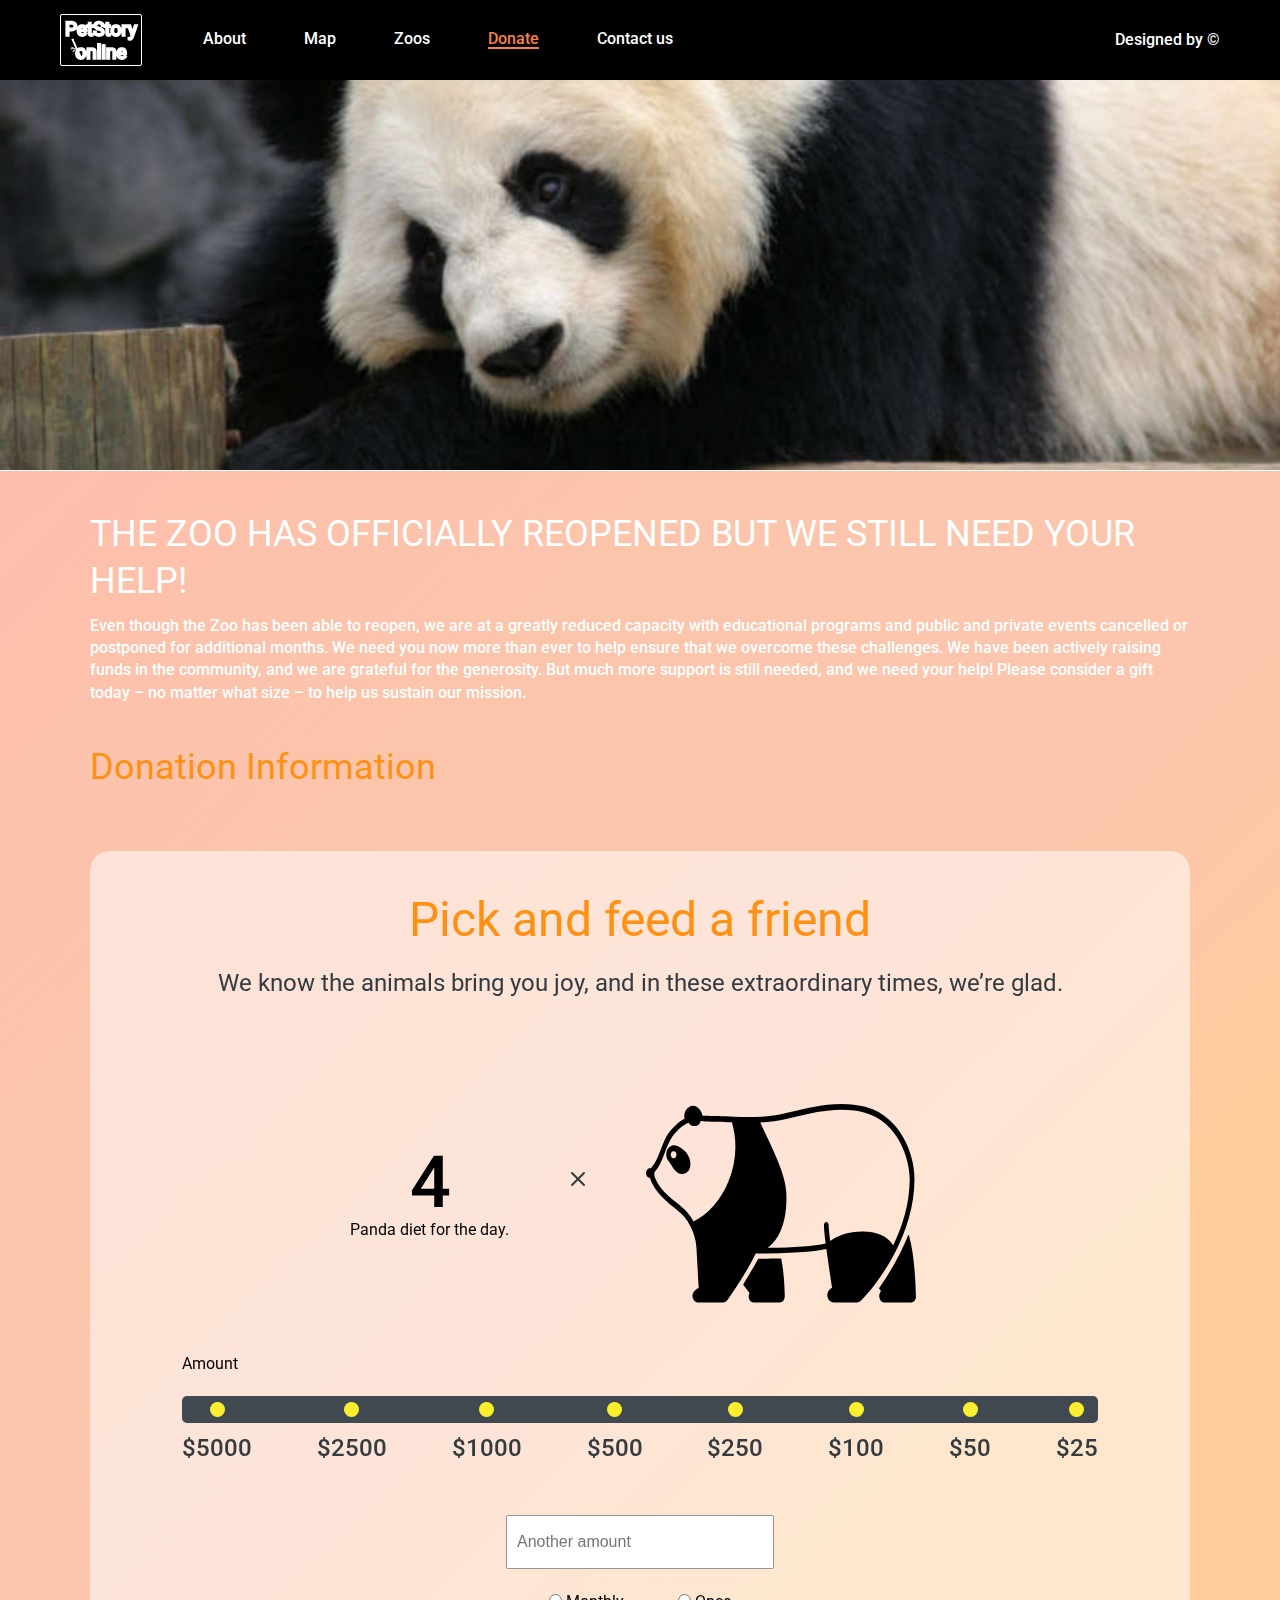
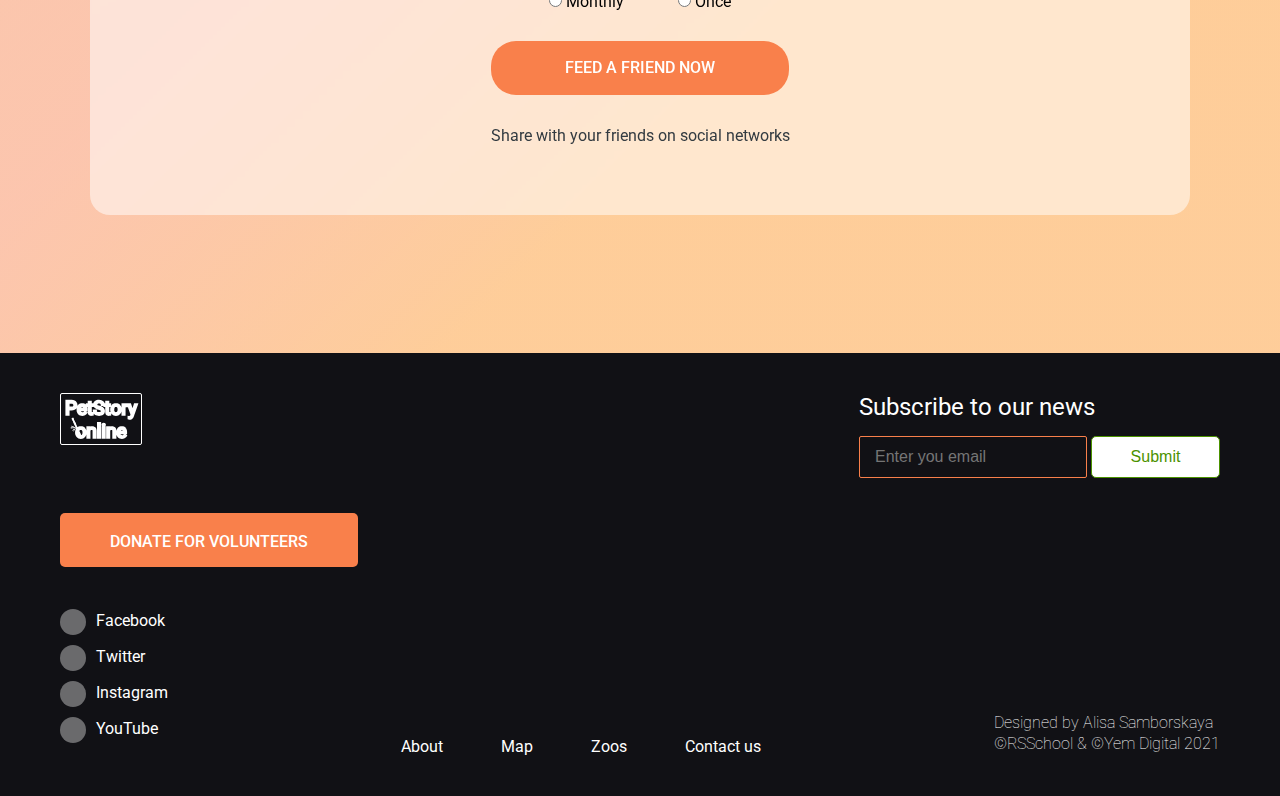
==== pages/desktop_donate/index.html @ d01688de "docs:add project on my git hub" ====
<!DOCTYPE html>
<html lang="en">
<head>
    <meta charset="UTF-8">
    <meta http-equiv="X-UA-Compatible" content="IE=edge">
    <meta name="viewport" content="width=device-width, initial-scale=1.0">
    <link rel="stylesheet" href="../desktop_petstory/style.css">
    <link href="https://fonts.googleapis.com/css2?family=Roboto:wght@100;300;400;500;700&display=swap" rel="stylesheet"/>
    <title>Donate</title>
</head>
<body>
    <div class="wrapper">
           
      <header class="header">
        <div class="header__conteiner conteiner">
          <div class="header__logo logo">
            <a class="logo__link" id="logotype" href="#">
              <img class="logo__image" src="../../assets/icons/logo_footer.svg" alt="logo"/>
              <img class="logo__image--mini" src="../../assets/icons/PetStory online logo icon min.svg" alt="logo">
            </a>
          </div>

           <div class="header__menu menu">
            <ul class="menu__list">
              <li class="menu__item menu__item">
                <a class="menu__links" href="../../index.html">About</a>
              </li>
              <li class="menu__item">
                <a class="menu__links" href="#">Map</a>
              </li>
              <li class="menu__item">
                <a class="menu__links" href="#">Zoos</a>
              </li>
              <li class="menu__item menu__item--active">
                <a class="menu__links" href="../../index.html">Donate</a>
              </li>
              <li class="menu__item">
                <a class="menu__links" href="#">Contact us</a>
              </li>
            </ul>
          </div> 

        <div class="header__menu-burger menu-burger">
          <div class="menu-burger__icon"><span></span>
            <nav class="menu-burger__body">
              <div class="menu-burger__logo">
                PetStory online
              </div>
              <ul class="menu-burger__list">
                 <li class="menu-burger__item"><a href="../../" class="menu-burger__list">About</a></li>
                 <li class="menu-burger__item"><a href="#" class="menu-burger__list">Map</a></li>
                 <li class="menu-burger__item"><a href="#" class="menu-burger__list">Zoos</a></li>
                 <li class="menu-burger__item menu-burger__item--active"><a href="./pages/desktop_donate/index.html" class="menu-burger__list">Donate</a></li>
                 <li class="menu-burger__item"><a href="#" class="menu-burger__list">Contact us</a></li>
                 <li class="menu-burger__item"><a href="https://www.figma.com/" target="_blank" class="menu-burger__list">Designed by ©</a></li>
              </ul> 
            </nav>
          </div>
          <div class="menu-burger__fon"></div>
          </div>

          

          <div class="header__designed"><a href="https://www.figma.com/" target="_blank">Designed by ©</a></div>
        </div>
      </header>
    

      <main class="page">
        <div class="page__main-blok main-block">
          <div class="main-block__conteiner conteiner">
            
          </div>

          <div class="main-block__image main-block__image--donate ibg">
              <img src="../../assets/images/Giant Panda.jpg" alt="Panda" />
          </div>
        </div>
      </main>

    <section class="donate">
        <div class="donate__conteiner conteiner">
          <div class="donate__body">
            <h3 class="donate__title">THE ZOO HAS OFFICIALLY REOPENED BUT WE STILL NEED YOUR HELP!</h3>
            <div class="donate__text">Even though the Zoo has been able to reopen, we are at a greatly reduced capacity with educational programs and public and private events cancelled or postponed for additional months. We need you now more than ever to help ensure that we overcome these challenges. We have been actively raising funds in the community, and we are grateful for the generosity.  But much more support is still needed, and we need your help! Please consider a gift today – no matter what size – to help us sustain our mission.</div>
            <div class="donate__subtitle">Donation Information</div>
            
            <div class="donate_information information">
              <div class="information__body">
                <h2 class="information__title">Pick and feed a friend</h2>
                <div class="information__subtitle">We know the animals bring you joy, and in these extraordinary times, we’re glad.</div>
                <div class="information__widget widget">
                  <div class="widget__number">
                    <img src="../../assets/icons/donate-number-four.svg" alt="number">
                    <p>Panda diet for the day.</p>
                  </div>
                  <div class="widget__xicon">
                    <img src="../../assets/icons/donatr-x_icon.svg" alt="x-icon">
                  </div>
                  <div class="widget__animal">
                    <img src="../../assets/icons/donate-animals-widget.svg" alt="animal">
                  </div>
                </div>
              </div>

              <div class="widget__sidebar sidebar">
                <p class="sidebar__title">Amount</p>
                <div class="sidebar__body">
                 
                  
                  <div class="sidebar__navigation sidebar__navigation--hide">
                    <label class="sidebar__label" for="5000">
                      <input class="sidebar__input" type="radio" name="money" id="5000">
                      <span class="sidebar__button"></span>
                      <span class="sidebar__text">$5000</span> 
                    </label>
                  </div>

                  <div class="sidebar__navigation sidebar__navigation--hide">
                    <label class="sidebar__label" for="2500">
                      <input class="sidebar__input" type="radio" name="money" id="2500">
                      <span class="sidebar__button"></span>
                      <span class="sidebar__text">$2500</span> 
                    </label>
                  </div>
                  
                  <div class="sidebar__navigation sidebar__navigation--hide">
                    <label class="sidebar__label"  for="1000">
                      <input class="sidebar__input" type="radio" name="money" id="1000">
                      <span class="sidebar__button"></span>
                      <span class="sidebar__text">$1000</span> 
                    </label>
                  </div>
                  
                  <div class="sidebar__navigation">
                    <label class="sidebar__label"  for="500">
                      <input class="sidebar__input" type="radio" name="money" id="500">
                      <span class="sidebar__button"></span>
                      <span class="sidebar__text">$500</span> 
                    </label>
                  </div>

                  <div class="sidebar__navigation">
                    <label class="sidebar__label"  for="250">
                      <input class="sidebar__input" type="radio" name="money" id="250">
                      <span class="sidebar__button"></span>
                      <span class="sidebar__text">$250</span> 
                    </label>
                  </div>

                  <div class="sidebar__navigation">
                    <label class="sidebar__label"  for="100">
                      <input class="sidebar__input" type="radio" name="money" id="100">
                      <span class="sidebar__button"></span>
                      <span class="sidebar__text">$100</span> 
                    </label>
                  </div>

                  <div class="sidebar__navigation">
                    <label class="sidebar__label"  for="50">
                      <input class="sidebar__input" type="radio" name="money" id="50">
                      <span class="sidebar__button"></span>
                      <span class="sidebar__text">$50</span> 
                    </label>
                  </div>

                  <div class="sidebar__navigation">
                    <label class="sidebar__label"  for="25">
                      <input class="sidebar__input" type="radio" name="money" id="25">
                      <span class="sidebar__button"></span>
                      <span class="sidebar__text">$25</span> 
                    </label>
                  </div>

                </div>
            </div>

            <div class="donate__send">
              <div class="donate__input">
                <input class="donate__placeholder" type="text" placeholder="Another amount ">
              </div>
              <div class="donate__radiobutton">
                <label class="donate__monthly">
                  
                  <input type="radio" name="amount">
                  <span>Monthly</span>
                </label>

                <label class="donate__once">
                  
                  <input type="radio" name="amount">
                  <span>Once</span>

                </label>
              </div>

              <button class="donate__button button"><a href="./pages/desktop_donate/index.html"> Feed a friend now</a></button>
            
              <p class="donate__endtext">Share with your friends on social networks</p>
            
            </div>
              
            </div>

          </div>
        </div>
      
    </section>

    

    <footer class="footer">
      <div class="footer__conteiner conteiner">
        <div class="footer__active">
          <div class="footer__logo-donate">
            <div class="footer__logo">
              <a href="#logotype">
              <img class="footer__logo--max" src="../../assets/icons/logo_footer.svg" alt="logo">
              
            </a>
            </div>
            <div class="footer__button button"><a href="../../pages/desktop_donate/index.html">donate for volunteers</a></div>
          </div>
          <div class="footer__input input">
            
            <div class="input__text">Subscribe to our news</div>
            
            <div class="input__subscrible">
              <input class="input__email" type="email"  placeholder="Enter you email">
              <button class="input__button">Submit</button>
          
          </div>

          

          </div>
          <div class="footer__social--adaptiv">
            <a href="https://uk-ua.facebook.com" target="_blank" class="footer__links"><span><img src="../../assets/icons/Ellipse for social.svg" alt="Ellipse"></span></a>
            <a href="https://twitter.com/?lang=ru" target="_blank" class="footer__links"><span><img src="../../assets/icons/Ellipse for social.svg" alt="Ellipse"></span></a>
            <a href="https://www.instagram.com" target="_blank" class="footer__links"><span><img src="../../assets/icons/Ellipse for social.svg" alt="Ellipse"></span></a>
            <a href="https://www.youtube.com" target="_blank" class="footer__links"><span><img src="../../assets/icons/Ellipse for social.svg" alt="Ellipse"></span></a>
          </div>
        </div>

        <div class="footer__navigation">
          <div class="footer__social">
            <a href="https://uk-ua.facebook.com" target="_blank" class="footer__links"><span><img src="../../assets/icons/Ellipse for social.svg" alt="Ellipse"></span>Facebook</a>
            <a href="https://twitter.com/?lang=ru" target="_blank" class="footer__links"><span><img src="../../assets/icons/Ellipse for social.svg" alt="Ellipse"></span>Twitter</a>
            <a href="https://www.instagram.com" target="_blank" class="footer__links"><span><img src="../../assets/icons/Ellipse for social.svg" alt="Ellipse"></span>Instagram</a>
            <a href="https://www.youtube.com" target="_blank" class="footer__links"><span><img src="../../assets/icons/Ellipse for social.svg" alt="Ellipse"></span>YouTube</a>
          </div>
            
          <div class="footer__menu menu">
            <ul class="menu__list">
              <li class="menu__item">
                <a class="menu__links" href="#">About</a>
              </li>
              <li class="menu__item">
                <a class="menu__links" href="#">Map</a>
              </li>
              <li class="menu__item">
                <a class="menu__links" href="#">Zoos</a>
              </li>
              <li class="menu__item">
                <a class="menu__links" href="#">Contact us</a>
              </li>
            </ul>
          </div>

          <div class="footer_design">
            <p class="footer__end">Designed by Alisa Samborskaya</p>
            <p class="footer__end">©RSSchool & ©Yem Digital 2021</p>
          </div>

        </div>

        

      </div>
      
      <div class="footer__adaptiv adaptiv">
          <div class="adaptiv__logo">
            <img class="adaptiv__logo--min" src="../../assets/icons/PetStory online footer adaptiv.svg" alt="logo">
          </div>

          <div class="adaptiv__social">
            <a href="https://uk-ua.facebook.com" target="_blank" class="footer__links"><span><img src="../../assets/icons/Ellipse for social.svg" alt="Ellipse"></span></a>
            <a href="https://twitter.com/?lang=ru" target="_blank" class="footer__links"><span><img src="../../assets/icons/Ellipse for social.svg" alt="Ellipse"></span></a>
            <a href="https://www.instagram.com" target="_blank" class="footer__links"><span><img src="../../assets/icons/Ellipse for social.svg" alt="Ellipse"></span></a>
            <a href="https://www.youtube.com" target="_blank" class="footer__links"><span><img src="../../assets/icons/Ellipse for social.svg" alt="Ellipse"></span></a>
          </div>

          <div class="adaptiv__button button"><a href="../desktop_donate/index.html">donate for volunteers</a></div>
      
          <div class="footer_design">
            <p class="footer__end">Designed by Alisa Samborskaya</p>
            <p class="footer__end">©RSSchool & ©Yem Digital 2021</p>
          </div>
      
          <div class="adaptiv__menu menu">
            <ul class="menu__list">
              <li class="menu__item">
                <a class="menu__links" href="#">About</a>
              </li>
              <li class="menu__item">
                <a class="menu__links" href="#">Map</a>
              </li>
              <li class="menu__item">
                <a class="menu__links" href="#">Zoos</a>
              </li>
              <li class="menu__item">
                <a class="menu__links" href="#">Contact us</a>
              </li>
            </ul>
          </div>
        </div>
    </footer>
  
    <script src="../desktop_petstory/script.js"></script>
</body>
</html>
---- pages/desktop_petstory/style.css ----
/*---------add font recoleta regular-----------------------------------------------------------------------------------*/
@font-face {
	font-family: 'Recoleta';
	src: local('Recoleta Regular'), local('Recoleta-Regular'),
		url('../../assets/fonts/Recoleta-Regular/Recoleta-Regular.woff2') format('woff2'),
		url('../../assets/fonts/Recoleta-Regular/Recoleta-Regular.woff') format('woff'),
		url('../../assets/fonts/Recoleta-Regular/Recoleta-Regular.ttf') format('truetype');
	font-weight: 400;
	font-style: normal;
}

/*----------add zero style---------------------------------------------------------------------------------*/
* {
	padding: 0px;
	margin: 0px;
	border: 0px;
}

*,
*:before,
*:after {
	box-sizing: border-box;
}

html,
body {
	height: 100%;
	min-width: 320px;
	max-width: 1600px;
	margin: 0 auto;
}

body {
	font-family: 'Roboto', sans-serif;
	color: #000;
	line-height: 1;
	font-size: 16px;
	-ms-text-size-adjust: 100%;
	-moz-text-size-adjust: 100%;
	-webkit-text-size-adjust: 100%;
	-webkit-font-smoothing: antialiased;
	-moz-osx-font-smoothing: grayscale;
}

body._lock {
	overflow: hidden;
}

input,
button,
textarea {
	font-size: inherit;
}

button {
	cursor: pointer;
	color: inherit;
	background-color: inherit;
}

a {
	color: inherit;
}

a:link,
a:visited {
	text-decoration: none;
}

a:hover {
	text-decoration: none;
}

ul li {
	list-style: none;
}

img {
	vertical-align: top;
}

h1,
h2,
h3,
h4,
h5,
h6 {
	font-weight: inherit;
	font-size: inherit;
}

/*--------------------------------------------------------------------------------------------*/
.wrapper {
	min-height: 100%;
	overflow: hidden;
}

.conteiner {
	max-width: 1160px;
	margin: 0 auto;
}

.ibg {
	position: relative;
}

.ibg img {
	position: absolute;
	width: 100%;
	height: 100%;
	top: 0;
	left: 0;
	object-fit: cover;
}

/*--------HEADER------------------------------------------------------------------------*/

.header {
	background-color: #000;
	height: 80px;
	position: relative;
	z-index: 2;
}

.header__conteiner {
	color: #FFFFFF;
	display: flex;
	justify-content: space-between;
	align-items: center;
	font-family: 'Roboto', sans-serif;
	font-weight: 500;
	font-size: 1rem;

}

.header__logo {
	margin: 14px 0;
}

.logo__link {
	display: block;
}

.logo__image--mini,
.menu-burger__icon {
	display: none;
}

.header__menu {
	margin: 0 320px 0 0;
}

.menu__list {
	display: flex;
}

.menu__item {
	position: relative;
	margin: 0 58px 0 0;
}

.menu__item:last-child {
	margin: 0;
}

.menu__item--active {
	color: #F9804B;
	border-bottom: 2px solid #F9804B;
}

.menu__links:hover {
	color: #F9804B;
	transition: all 0.4s;
}

.menu__item:hover {
	color: #F9804B;
	transition: all 0.4s;
}

.menu__item::after {
	content: " ";
	position: absolute;
	left: 50%;
	width: 0;
	height: 2px;
	background-color: #F9804B;
	transition: all 0.4s;
	bottom: -2px;
}

.menu__item:hover::after {
	left: 0;
	width: 100%;
}

.header__designed a:hover {
	color: #F9804B;
	transition: all 0.4s;
	cursor: pointer;
}

@media (max-width:1220px) {
	.conteiner {
		max-width: 1140px;
	}

	.header__conteiner {
		padding: 0 30px;
	}

	.header__menu {
		margin: 0 180px 0 0;
	}

	.header__conteiner {
		font-weight: 400;
		font-size: 1rem;
	}

	.menu__item {
		margin: 0 48px 0 0;
	}
}

@media (max-width: 992px) {
	.conteiner {
		max-width: 960px;
	}

	.header__menu {
		margin: 0 70px 0 0;
	}

	.menu__item {
		margin: 0 30px 0 0;
	}
}

@media (max-width: 768px) {
	.conteiner {
		max-width: 720px;
	}

	.header {
		position: fixed;
		top: 0;
		left: 0;
		z-index: 10;
		height: 34px;
		width: 100%;
	}

	.header__menu,
	.header__designed,
	.logo__image {
		display: none;
	}

	.logo__image--mini {
		display: block;
	}

	.header__logo {
		margin: 4px 0;
	}

	.menu-burger__icon {
		position: relative;
		display: block;
		width: 25px;
		height: 16px;
		cursor: pointer;
		z-index: 10;
	}

	.menu-burger__icon span,
	.menu-burger__icon::after,
	.menu-burger__icon::before {
		position: absolute;
		height: 2px;
		width: 100%;
		transition: all 0.5s;
		border-radius: 2px;
		background-color: #FFFFFF;
	}

	.menu-burger__icon::after {
		content: " ";
		top: 0;
	}

	.menu-burger__icon::before {
		content: " ";
		bottom: 0;
	}

	.menu-burger__icon span {
		content: " ";
		top: 50%;
		transform: scale(1) translate(0px, -50%);
	}

	.menu-burger__icon._active span {
		transform: scale(0) translate(0px, -50%);
		background-color: #111115;
	}

	.menu-burger__icon._active::after {
		top: 50%;
		transform: rotate(-45deg) translate(0px, -50%);
		background-color: #111115;
		z-index: 1;
	}

	.menu-burger__icon._active::before {
		bottom: 50%;
		transform: rotate(45deg) translate(0px, 50%);
		background-color: #111115;
		z-index: 1;
	}

	.menu-burger__body {
		position: fixed;
		top: 0;
		left: 100%;
		width: 100%;
		height: 329px;
		background-color: #FFFFFF;
		color: #000;
		transition: left 0.4s ease 0s;
		padding: 10px;
		overflow: auto;
	}

	.menu-burger__body._active {
		left: 0;
	}

	.menu-burger__logo {
		width: 65.6px;
		height: 41.6px;
		color: #FE9013;
		text-align: center;
		vertical-align: middle;
		border: 0.8px solid #FE9013;
		border-radius: 2px;
		font-weight: 400;
		font-size: 1rem;
		line-height: 120%;
		margin: 0 0 33px 0
	}

	.menu-burger__item {
		position: relative;
		margin: 0 0 15px 0;
		font-weight: 400;
		font-size: 1rem;
		line-height: 140%;
		color: #333B41;
		transition: all 0.4s;
	}

	.menu-burger__item:hover {
		color: #FE9013;
	}

	.menu-burger__item:last-child {
		margin-bottom: 0;
	}

	.menu-burger__item--active {
		color: #FE9013;
	}

	.menu-burger__fon {
		background: #000000;
		opacity: 0.7;
		height: 100vh;
		width: 100vw;
		position: absolute;
		top: 0;
		left: 0;
		display: none;
		transition: all 0.4s;
	}

	.menu-burger__fon._active {
		display: block;
		transition: all 0.4s;
	}
}

@media (max-width: 576px) {
	.conteiner {
		max-width: 540px;
	}
}


/*-------Page--------------------------------------------------------*/

.main-block {
	position: relative;
}

.main-block__body {
	position: relative;
	z-index: 1;
	max-width: 573px;
	top: 12px;
	left: calc(50% - 465px/2 + 239.5px);
}

.main-block__orange-circle {
	position: absolute;
	z-index: -1;
	width: 465px;
	height: 465px;
	border-radius: 50%;
	/* left: calc(50% - 465px/2 + 239.5px);*/
	background: linear-gradient(113.96deg, #F9804B 1.49%, #FE9013 101.44%);
}

.main-block__title {
	padding: 60px 0 60px 0;
	left: calc(50% - 500.31px/2 + 330.15px);
	font-family: 'Roboto';
	font-style: normal;
	font-weight: 700;
	font-size: 6.656rem;
	line-height: 75%;
	text-align: center;
	text-transform: uppercase;
	color: #FFFFFF;
}

.main-block__title span {
	color: #FFEE2E;
}

.main-block__button {
	margin: 0 0 0 180px;
}

.button {
	width: 298px;
	height: 54px;
	background: #F9804B;
	border-radius: 25px;
	color: #FFFFFF;
	font-family: 'Roboto', sans-serif;
	font-weight: 500;
	font-size: 1rem;
	text-align: center;
	line-height: 1.4rem;
	text-transform: uppercase;
}

.button:hover {
	background: #FE9013;
	transition: all 0.5s;
}

.button:active {
	background: #4B9200;
	transition: all 0s;
}

.main-block__image {
	position: absolute;
	width: 100%;
	height: 700px;
	top: 0;
	left: 0;
}

.main-block__image--donate {
	height: 390px;
}

@media (max-width:1220px) {
	.conteiner {
		max-width: 1140px;
	}

	.main-block__body {
		left: calc(50% - 400.25px/2 + 214.12px);
		max-width: 400px;
	}

	.main-block__image {
		height: 504px;
	}

	.main-block__orange-circle {
		width: 367px;
		height: 367px;
		border-radius: 50%;
		top: -21px;
		right: 100px;
	}

	.main-block__title {
		padding: 40px 0 40px 0;
		font-weight: 700;
		font-size: 5.3125rem;
		line-height: 75%;
	}

	.main-block__button {
		margin: 0 0 0 65px;
	}

	.main-block__image--donate {
		height: 390px;
	}
}

@media (max-width: 992px) {
	.conteiner {
		max-width: 960px;
	}
}

@media (max-width: 872px) {
	.conteiner {
		max-width: 840px;
	}

	.main-block__body {
		left: calc(42% - 400.25px/2 + 214.12px);
	}
}

@media (max-width: 768px) {
	.conteiner {
		max-width: 720px;
	}

	.main-block__body {
		left: calc(50% - 237.6px/2 + 130.44px);
		max-width: 256px;
	}

	.main-block__orange-circle {
		width: 237.6px;
		height: 237.6px;
		top: 30px;
		left: -30px;
	}

	.main-block__title {
		font-size: 3.40125rem;
		line-height: 75%;
		padding: 75px 0 0 0;
	}

	.main-block__image {
		height: 373px;
	}

	.main-block__image--donate {
		height: 335px;
	}

	.main-block__button {
		position: absolute;
		right: 240px;
		bottom: -40px;
	}
}

@media (max-width: 576px) {
	.conteiner {
		max-width: 540px;
	}

	.main-block__body {
		left: calc(50% - 119.09px/2 + 62.45px);
		max-width: 128px;
	}

	.main-block__image--donate {
		height: 187px;
	}

	.main-block__orange-circle {
		width: 119.09px;
		height: 119.09px;
		top: 30px;
		left: -30px;
	}

	.main-block__title {
		font-size: 1.75rem;
		line-height: 75%;
		padding: 50px 0 0 0;
	}

	.main-block__image {
		height: 189px;
	}

	.main-block__button {
		position: absolute;
		right: -8%;
		bottom: -95px;
	}
}


/*-----Backstage------------------------------------------------------------*/

.backstage__body {
	padding: 267px 0 0 0;
}

.backstage__body {
	display: flex;
	position: relative;
}

.backstage__description {
	width: 465px;
	margin: 0 0 0 87px;
}

.discription__title {
	font-weight: 400;
	font-size: 3rem;
	line-height: 120%;
	color: #333B41;
	margin: 0 0 20px 0;

}

.discription__subtitle {
	font-style: normal;
	font-weight: 400;
	font-size: 1rem;
	line-height: 130%;
	color: #333B41;

}

.discription__min-title {
	font-style: normal;
	font-weight: 400;
	font-size: 1.5rem;
	line-height: 120%;
	color: #333B41;
	margin: 54px 0 34px 0;
}

.backstage__flowers-image {
	position: absolute;
	right: -220px;
	top: 135px;
}

@media (max-width:1220px) {
	.conteiner {
		max-width: 1140px;
	}

	.backstage__body {
		padding: 151px 10px 0 10px;
		max-width: 960px;
		margin: 0 auto;
	}

	.backstage__image {
		height: 408px;
		width: 455px;
	}

	.backstage__image img {
		width: 100%;
		height: 100%;
		object-fit: cover;
	}

	.backstage__description {
		max-width: 454px;
		margin: 0 0 0 31px;
	}

	.backstage__flowers-image {
		display: none;
	}

}

@media (max-width: 992px) {
	.conteiner {
		max-width: 960px;
	}

	.backstage__body {
		justify-content: space-between;
	}

	.backstage__image {
		height: 358px;
		width: 405px;
	}

	.backstage__image img {
		width: 100%;
		height: 100%;
		object-fit: cover;
	}

	.discription__title {
		font-size: 2rem;
		line-height: 110%;
		margin: 0 0 10px 0;
	}

	.discription__min-title {
		line-height: 110%;
		margin: 40px 0 25px 0;
	}
}


@media (max-width: 768px) {
	.conteiner {
		max-width: 720px;
	}

	.backstage__description {
		max-width: 75%;
		padding: 0 15px 0 0;
	}

	.backstage__image {
		display: none;
	}

	.backstage__flowers-image {
		display: block;
		height: 476px;
		right: -15px;
		top: 105px;
	}

	.backstage__flowers-image img {
		height: 100%;
	}

	.discription__title {
		font-size: 3rem;
		line-height: 110%;
		margin: 0 0 20px 0;
	}

	.discription__min-title {
		font-size: 1.5rem;
		line-height: 110%;
		margin: 30px 0 20px 0;
	}
}


@media (max-width: 576px) {
	.conteiner {
		max-width: 540px;
	}

	.backstage__description {
		max-width: none;
		padding: 0 45px 0 0;
	}

	.discription__title {
		font-size: 1.5rem;
		margin: 0 0 10px 0;
	}

	.discription__min-title {
		font-size: 1.5em;
		margin: 20px 0 10px 0;
	}

	.backstage__flowers-image {
		display: block;
		height: 217px;
		right: -15px;
		top: 95px;
	}

	.backstage__flowers-image img {
		height: 100%;
	}

}


/*--------Gallery-------------------------------------------------------------*/

.gallery__body {
	margin: 180px 0 92px 0;

}

.gallery__grid-conteiner {
	display: grid;
	grid-template: 1fr 1fr / 1fr 1fr 1fr;
	gap: 80px 30px;
	justify-items: center;
}

.gallery__line {
	display: flex;
	transition: all ease 1s;
}

.gallery__images {
	border: 1px solid #FA6F32;
	border-radius: 5%;
	position: relative;
	cursor: pointer;
	overflow: hidden;
	transition: all 0.4s;
}

.images__slide {
	position: absolute;
	bottom: -8px;
	opacity: 1;
	transition: all 0.5s;
}

.images__animals {
	border-radius: 5%;
	overflow: hidden;
	transition: all 0.4s;
}

.gallery__images:hover .images__animals {
	transform: scale(1.1);
	transition: all 0.5s;
}

.gallery__images:hover .images__footer {
	color: #FFFFFF;
	background-color: #000000;
	transition: all 0.4s;
}

.images__footer {
	display: flex;
	justify-content: space-between;
	align-items: center;
	padding: 10px 10px;
	transition: all 0.2s;
}

.images__title {
	font-style: normal;
	font-weight: 700;
	font-size: 1.2rem;
	line-height: 140%;
	text-transform: uppercase;
	margin: 10px 0;
}

.images__subtittle {
	font-style: normal;
	font-weight: 300;
	font-size: 0.9375rem;
	line-height: 120%;
}

.gallery__slider {
	overflow: hidden;
}

.gallery__slider-line {
	display: flex;
	transition: all 0.5s;
}

.gallery__button {
	display: flex;
	justify-content: space-around;
	margin: 80px 0 0 0;
}

.gallery__slider-circle {
	display: flex;
	justify-content: space-between;
	position: relative;
	bottom: 645px;
}

.gallery__circle {
	width: 62px;
	height: 62px;
	border-radius: 50%;
	background-color: #FE9013;
	cursor: pointer;
}

.gallery__circle:active {
	background-color: #4B9200;
}

.gallery__circle--left {
	position: relative;
	right: 100px;
}

.gallery__vector--left {
	position: absolute;
	top: 24px;
	left: 21px;
}

.gallery__circle--right {
	position: relative;
	left: 100px;
}

.gallery__vector--right {
	position: absolute;
	top: 24px;
	left: 21px;
}

.gallery__flowers {
	position: relative;
}

.gallery__flowers--left {
	position: absolute;
	bottom: -95px;
	left: -220px;
	z-index: -1;
}

.gallery__palm--min {
	display: none;
}

.gallery__flowers--right {
	position: absolute;
	bottom: -95px;
	z-index: -1;
	left: 1012px;
}

.gallery__strelitzia--min {
	display: none;
}

@media (max-width:1380px) {

	.gallery__body {
		margin: 180px 0 132px 0;
	}

	.gallery__slider-circle {
		justify-content: space-evenly;
		bottom: 655px;
	}

	.gallery__circle--left {
		right: 0;
	}

	.gallery__circle--right {
		left: 0;
	}

	.gallery__palm--max,
	.gallery__strelitzia--max {
		display: none;
	}

	.gallery__palm--min,
	.gallery__strelitzia--min {
		display: block;
	}

	.gallery__flowers--left {
		bottom: -135px;
		left: -100px;
	}

	.gallery__flowers--right {
		bottom: -135px;
		left: 1015px;
	}

}

@media (max-width:1220px) {
	.conteiner {
		max-width: 1140px;
		margin: 0 auto;
	}

	.gallery__body {
		margin: 142px 0 85px 0;
	}

	.gallery__grid-conteiner {
		padding: 0 20px;
	}

	.gallery__grid-conteiner--hide {
		margin: 0px 0 0 200px;
	}

	.gallery__images:hover .images__footer {
		transform: translate(0px, 0px);
	}

	.images {
		width: 294px;
	}

	.images__foto {
		width: 100%;
		object-fit: cover;
	}

	.images:hover .images__slide {
		bottom: -93px;
	}

	.images__subtittle span {
		padding: 0 0 0 50px;
	}

	.gallery__slider-circle-circle {
		bottom: 580px;
	}

	.gallery__flowers--left {
		bottom: -90px;
		left: -30px;
	}

	.gallery__flowers--right {
		bottom: -90px;
		left: 930px;
	}

}

@media (max-width:1040px) {
	.conteiner {
		max-width: 1000px;
	}

	.gallery__flowers--left {
		bottom: -90px;
		left: -10px;
	}

	.gallery__flowers--right {
		bottom: -90px;
		left: 767px;
	}
}

@media (max-width:992px) {
	.conteiner {
		max-width: 960px;
	}

	.gallery__grid-conteiner {
		grid: 1fr 1fr/1fr 1fr;
	}

	.gallery__body {
		margin: 112px 0 85px 0;
	}

	.images {
		width: auto;
	}

	.images:nth-last-child(1) {
		display: none;
	}

	.images:nth-last-child(2) {
		display: none;
	}

	.gallery__slider-circle {
		bottom: 655px;
	}

	.gallery__flowers--right {
		left: 725px;
	}
}

@media (max-width: 872px) {
	.conteiner {
		max-width: 840px;
	}

	.gallery__grid-conteiner {
		gap: 100px 15px;
	}

	.gallery__flowers--right {
		left: 603px;
	}
}

@media (max-width: 768px) {
	.conteiner {
		max-width: 720px;
	}

	.gallery__body {
		margin: 80px 0 40px 0;
	}

	.images {
		max-width: 286px;
	}

	.images__foto {
		width: 100%;
		object-fit: cover;
	}

	.gallery__slider-circle {
		bottom: 573px;
	}

	.gallery__flowers--left {
		bottom: -43px;
		left: -13px;
	}

	.gallery__flowers--right {
		bottom: -43px;
		left: 490px;
	}
}

@media (max-width: 660px) {
	.conteiner {
		max-width: 640px;
	}

	.gallery__flowers--left {
		bottom: -60px;
	}

	.gallery__flowers--right {
		bottom: -60px;
		left: 425px;
	}
}

@media (max-width: 576px) {
	.conteiner {
		max-width: 540px;
	}

	.gallery__grid-conteiner {
		grid: 1fr / 1fr;
		gap: 40px 0px;
	}

	.gallery__body {
		margin: 40px 0 60px 0;
	}

	.gallery__slider {
		overflow: visible;
	}

	.gallery__slider-circle {
		display: none;
	}

	.images:hover .images__slide {
		bottom: -80px;
	}

	/* .gallery__flowers--left {
        bottom: -61px;
    }


    .gallery__flowers--right {
        bottom: -61px;
        left: 453px;
    } */

	.gallery__palm--min,
	.gallery__strelitzia--min {
		max-height: 71px;
	}
}

@media (max-width: 360px) {
	/* .gallery__flowers--right {
        left: 255px;
    } */
}

/*-----Peak-and-feed--------------------------------------------------------------*/

.peak-and-feed {

	height: 1004px;
	background: linear-gradient(315.75deg, rgba(254, 210, 144, 0.7) 30.06%, #FEBDAB 100.95%, rgba(254, 210, 144, 0.7) 106.36%), linear-gradient(315.75deg, rgba(254, 189, 171, 0.74) 30.06%, rgba(243, 169, 248, 0.66) 50.74%, #E0D8F0 80.49%, #EAF7FE 127.9%, #EAF7FE 149.54%), linear-gradient(315.75deg, rgba(254, 189, 171, 0.74) 30.06%, rgba(243, 169, 248, 0.66) 50.74%, #E0D8F0 80.49%, #EAF7FE 127.9%, #EAF7FE 149.54%);
	opacity: 0.9;
}

.peak-and-feed__conteiner {
	padding: 69px 0 0 0;
}

.peak-and-feed__body {

	height: 835px;
	background: rgba(253, 253, 255, 0.52);
	backdrop-filter: blur(2px);
	border-radius: 20px;
}

.peak-and-feed__title {
	font-weight: 400;
	font-size: 3rem;
	line-height: 120%;
	text-align: center;
	padding: 41px 0 30px 0;
	color: #FE9013;
}

.peak-and-feed__description {
	margin: 0 0 0 99px;
}

.peak-and-feed__subtitle {
	font-weight: 400;
	font-size: 1.5rem;
	line-height: 120%;
	color: #333B41;
	margin: 0 0 40px 0;

}

.peak-and-feed__text {
	font-weight: 500;
	font-size: 1rem;
	line-height: 130%;
	color: #333B41;
	margin: 0 0 10px 0;
}

.peak-and-feed__subtext {
	font-weight: 400;
	font-size: 1rem;
	line-height: 130%;
	color: #333B41;
	margin: 0 0 60px 0;
}

.peak-and-feed__how-it-works {
	font-weight: 400;
	font-size: 2.25rem;
	line-height: 130%;
	color: #333B41;
	text-align: center;
	margin: 0 0 40px 0;
}

.card {
	display: flex;
	justify-content: space-evenly;
}

.card__items {
	width: 168px;
}

.card__icon {
	position: relative;
	width: 168px;
	height: 169px;
	background-color: #FFFFFF;
	border: 1px solid #F9804B;
	border-radius: 5px;
	margin: 0 0 30px 0;
}

.card__images--pay {
	position: absolute;
	top: 60px;
	left: 30px;
}

.card__images--zoo {
	position: absolute;
	top: 40px;
	left: 37px;
}

.card__images--monkey {
	position: absolute;
	top: 50px;
	left: 20px;
}


.card__strelka {
	margin: 65px -100px;
}

.card__vector--green-up,
.card__vector--green-down {
	display: none;
}

.card__text {
	font-weight: 400;
	font-size: 1rem;
	line-height: 140%;
	color: #333B41;
}

.peak-and-feed__button {
	position: absolute;
	bottom: 80px;
	left: calc(50% - 298px/2);
}

@media (max-width:1220px) {
	.conteiner {
		max-width: 1140px;
	}

	.peak-and-feed {
		height: 876px;
	}

	.peak-and-feed__conteiner {
		padding: 30px 0 0 0;
	}

	.peak-and-feed__body {
		height: 796px;
		margin: 0 30px;
	}

	.peak-and-feed__description {
		margin: 0 0 0 49px;
	}

	.peak-and-feed__title {
		padding: 30px 0 20px 0;
	}

	.peak-and-feed__subtitle {
		margin-bottom: 20px;
	}

	.peak-and-feed__subtext {
		margin-bottom: 40px;
	}

	.peak-and-feed__button {
		bottom: 55px;
	}
}

@media (max-width: 992px) {
	.conteiner {
		max-width: 960px;
	}

	.peak-and-feed__description {
		margin: 0 0 0 20px;
	}

	.peak-and-feed__button {
		bottom: 40px;
	}

	.card__strelka {
		margin: 65px -20px;
	}



}


@media (max-width: 768px) {

	.peak-and-feed {
		height: 781px;
	}

	.peak-and-feed__conteiner {
		padding: 20px 0 0 0;
	}

	.peak-and-feed__body {
		height: 741px;
		margin: 0 0;
		padding: 0 10px;
	}

	.peak-and-feed__title {
		font-size: 2.625rem;
		padding: 10px 0 20px 0;
	}

	.peak-and-feed__subtitle {
		font-size: 1.375rem;
	}

	.peak-and-feed__subtext {
		margin-bottom: 30px;
	}

	.peak-and-feed__how-it-works {
		margin: 0 0 20px 0;
	}

	.card__vector {
		display: none;
	}

	.card__vector--green-up,
	.card__vector--green-down {
		display: block;
	}

	.card__strelka {
		margin: -15px -20px;
		z-index: 1;
	}
}

@media (max-width: 576px) {
	.conteiner {
		max-width: 540px;
	}

	.peak-and-feed__title {
		font-size: 1.5rem;
		padding: 20px 0 10px 0;
	}

	.peak-and-feed__subtitle {
		font-size: 1.125rem;
		margin: 0 0 20px 0;
	}

	.peak-and-feed__text,
	.peak-and-feed__subtext {
		display: none;
	}

	.peak-and-feed__how-it-works {
		font-size: 1.5rem;
		margin: 0 0 20px 0;
	}

	.peak-and-feed {
		height: 1082px;
	}

	.peak-and-feed__body {
		height: 1042px;
	}

	.card {
		flex-direction: column;
		align-items: center;
	}

	.card__strelka {
		position: relative;
	}

	.card__vector--green-up,
	.card__vector--green-down {
		position: absolute;
		transform: rotate(90deg);
		left: 52px;
		top: -70px;
	}

	.card__items {
		margin: 0 0 20px 0;
	}

	.card__icon {
		margin: 0px 0 10px 0;
	}

	.card__text {
		margin: 0 0 46px 0;
	}

	.card__items:first-child {
		margin: 0 0 47px 0;
	}

	.peak-and-feed__button {
		bottom: 25px;
	}


}

/*-----Testimonials----------------------------------------*/

.testimonials__title {
	font-weight: 400;
	font-size: 2.25rem;
	line-height: 130%;
	text-align: center;
	color: #333B41;
	margin: 140px 0 47px 0;
}

.testimonials__items {
	display: flex;
	justify-content: space-between;
	margin: 0 0 21px 0;
}

.testimonials__images--min {
	display: none;
}

.testimonials__scrool {
	text-align: center;
	margin: 0 0 31px 0;
}

.testimonials__button {
	border-radius: 5px;
	height: 54px;
}

.testimonials__foto {
	position: relative;
	z-index: -1;
	left: 1127px;
	top: -40px;
}

@media (max-width:1380px) {
	.testimonials__foto {
		left: 1013px;

	}
}

@media (max-width:1220px) {
	.conteiner {
		max-width: 1140px;
	}

	.testimonials__foto {
		position: static;
		display: flex;
		justify-content: flex-end;
		margin: -50px 0 0 0;
	}

	.testimonials__items {
		justify-content: space-evenly;
	}

	.testimonials__card:first-child {
		display: none;
	}

	.testimonials__button {
		margin: 0 0 0 30px;
	}

}


@media (max-width: 992px) {
	.conteiner {
		max-width: 960px;
	}

	.testimonials__title {
		margin: 60px 0 30px 0;
	}

	.testimonials__images--max {
		display: none;
	}

	.testimonials__images--min {
		display: block;
	}

	.testimonials__items {
		flex-direction: column;
		align-items: center;
	}

	.testimonials__card {
		margin: 0 0 15px 0;
	}

	.testimonials__scrool {
		display: none;
	}

	.testimonials__foto {
		height: 190px;
		margin: 50px 0 0 0;
	}

	.testimonials__button {
		position: absolute;
		left: calc(43% - 240px/2);
	}

}

@media (max-width: 768px) {
	.conteiner {
		max-width: 720px;
	}
}

@media (max-width: 576px) {
	.conteiner {
		max-width: 540px;
	}

	.testimonials__title {
		margin: 30px 0 20px 0;
		font-size: 1.5rem;
	}

	.testimonials__card {
		max-width: 299px;
	}

	.testimonials__images--min {
		width: 100%;
	}

	.testimonials__button {
		width: 240px;
		height: 54px;
	}

	.testimonials__foto {
		height: 75px;
		margin: 50px 0 0 0;
	}

}


/*-----Footer--------------------------------------------*/

.footer {
	height: 443px;
	background: #111115;
}


.footer__conteiner {
	color: #FFFFFF;
}

.footer__active {
	display: flex;
	justify-content: space-between;
	padding: 40px 0 44px 0;
}

.footer__logo {
	margin: 0 0 68px 0;
	cursor: pointer;
}

.footer__button {
	border-radius: 5px;
	height: 54px;
}

.footer__button a {
	display: block;
	height: 100%;
	padding: 18px;
}

.input__text {
	font-weight: 400;
	font-size: 1.5rem;
	line-height: 120%;
	margin: 0 0 14px 0;
}

.input__subscrible {}

.input__email {
	width: 228px;
	height: 42px;
	border-radius: 2px;
	border: 0.7px solid #F9804B;
	background-color: #111115;
	padding: 0 0 0 15px;
	color: #FFFFFF;
	outline: none;

}

.input__email:focus {
	border: 0.7px solid #4B9200;
}

.input__button {
	width: 129px;
	height: 42px;
	border-radius: 5px;
	border: 1px solid #4B9200;
	color: #4B9200;
	background-color: #FFFFFF;

}

.footer__navigation {
	display: flex;
	justify-content: space-between;
	align-items: flex-end;
}

.footer__social {
	display: flex;
	flex-direction: column;
}

.footer__social--adaptiv {
	display: none;
}

.footer__social a {
	margin: 0 0 10px 0;
}

.footer__social span {
	vertical-align: text-top;
	margin: 0 10px 0 0px;
}

.footer__social a:hover {
	color: #E47209;
	transition: all 0.4s;
}

.footer__social a:active {
	color: #4B9200;
}

.footer__end {
	font-weight: 100;
	font-size: 1rem;
	line-height: 130%;
	color: #FFFFFF;
	cursor: pointer;
}

.footer__end:hover {
	color: #4B9200;
	transition: all 0.5s;
}

.footer__logo--min {
	display: none;
}

.footer__adaptiv {
	display: none;
}

@media (max-width:1220px) {
	.conteiner {
		max-width: 1140px;
	}

	.footer__conteiner {
		padding: 0 30px;
	}
}

@media (max-width: 992px) {
	.conteiner {
		max-width: 960px;
	}
}

@media (max-width: 768px) {
	.conteiner {
		max-width: 720px;
	}

	.footer {
		height: 282px;
	}

	.footer__conteiner {
		padding: 0 20px;
	}

	.footer__input {
		display: none;
	}

	.footer__active {
		padding: 10px 0 0 0;
	}

	.footer__logo {
		margin: 0 0 32px 0
	}

	.footer__social {
		display: none;
	}

	.footer__social--adaptiv {
		display: block;
		display: flex;
		flex-direction: column;
		justify-content: space-between;
	}

	.footer__navigation {
		margin: 67px 0 0 0;
	}

	.menu__item {
		margin: 0 20px 0 0;
	}
}

@media (max-width: 576px) {
	.conteiner {
		max-width: 540px;
	}

	.footer {
		height: 334px;
	}

	.footer__conteiner {
		display: none;
	}

	.footer__adaptiv {
		height: 100%;
		display: flex;
		flex-direction: column;
		align-items: center;
		justify-content: space-around;
	}

	.adaptiv__logo {
		margin: 20px 0 20px 0;
	}

	.adaptiv__social {
		display: flex;
		width: 150px;
		justify-content: space-between;
		margin: 0 0 20px 0;
	}

	.adaptiv__button {
		display: flex;
		align-items: center;
		justify-content: center;
	}

	.adaptiv__menu {
		color: #ffffff;
		margin: 0px 0 10px 0;
	}
}

/*-----Donate----------------------------------------*/

.donate {
	box-sizing: border-box;
	height: 1482px;
	margin: 391px 0 0 0;
	background: linear-gradient(315.75deg, rgba(254, 210, 144, 0.7) 30.06%, #FEBDAB 100.95%, rgba(254, 210, 144, 0.7) 106.36%), linear-gradient(315.75deg, rgba(254, 189, 171, 0.74) 30.06%, rgba(243, 169, 248, 0.66) 50.74%, #E0D8F0 80.49%, #EAF7FE 127.9%, #EAF7FE 149.54%), linear-gradient(315.75deg, rgba(254, 189, 171, 0.74) 30.06%, rgba(243, 169, 248, 0.66) 50.74%, #E0D8F0 80.49%, #EAF7FE 127.9%, #EAF7FE 149.54%);
}

.donate__body {
	padding: 0 30px;
}

.donate__title {
	font-weight: 400;
	font-size: 2.25rem;
	line-height: 130%;
	padding: 40px 0 10px 0;
	color: #FFFFFF;
}

.donate__text {
	font-weight: 500;
	font-size: 1rem;
	line-height: 140%;
	color: #FFFFFF;
	margin: 0 0 40px 0;
}

.donate__subtitle {
	font-weight: 400;
	font-size: 2.25rem;
	line-height: 130%;
	color: #FE9013;
	margin: 0 0 60px 0;

}

.information {
	border-radius: 20px;
	height: 964px;
	background: rgba(255, 255, 255, 0.52);
	backdrop-filter: blur(2px);
}

.information__title {
	font-weight: 400;
	font-size: 3rem;
	line-height: 120%;
	color: #FE9013;
	text-align: center;
	padding: 40px 0 20px 0;
}

.information__subtitle {
	font-weight: 400;
	font-size: 1.5rem;
	line-height: 120%;
	color: #333B41;
	text-align: center;
	margin: 0 0 60px 0;
}

.information__widget {}

.widget {
	display: flex;
	align-items: center;
	justify-content: space-between;
	max-width: 580px;
	margin: 0 auto;
}


.widget__number {
	display: flex;
	flex-direction: column;
	align-items: center;
}

.widget__number img {
	margin: 30px 0 11px 0;
}

.widget__xicon {}

.widget__animal {}

.widget__sidebar {
	margin: 50px 0 0 0;
	padding: 0 92px;
}

.sidebar {}

.sidebar__title {
	font-weight: 400;
	font-size: 1rem;
	line-height: 140%;
	color: #000000;
	margin: 0 0 20px 0;
}

.sidebar__body {
	/* background-image: url(../../assets/icons/donate-line.svg);
    background-repeat: no-repeat;
    background-position: center;*/
	display: flex;
	justify-content: space-between;
	background-color: #404950;
	height: 27px;
	padding: 6px 0 0 0;
	border-radius: 5px;
}

.sidebar__navigation {
	display: flex;
	flex-direction: column;
	align-items: center;
}

.sidebar__label {
	display: flex;
	flex-direction: column;
	align-items: center;

}

.sidebar__input {
	display: none;
}

.sidebar__text {
	font-weight: 500;
	font-size: 1.5rem;
	line-height: 140%;
	text-transform: uppercase;
	color: #333B41;
	cursor: pointer;
	margin: 15px 0 0 0;
}

.sidebar__button {
	position: relative;
	width: 15px;
	height: 15px;
	background-color: #FFEE2E;
	border-radius: 50%;
	cursor: pointer;

}

.sidebar__button::before {
	content: url(../../assets/icons/donate-roller_icon.svg);
	position: absolute;
	top: -12.4px;
	left: -12.4px;
	transition: all 0.1s;
	opacity: 0;
}

.sidebar__input:checked+.sidebar__button::before {
	opacity: 1;
}

.sidebar__input:checked~.sidebar__text {
	color: #FE9013;
}

.donate__send {
	margin: 92px 0 0 0;
	text-align: center;
}

.donate__input {
	margin: 0 0 25px 0;
}

.donate__placeholder {
	padding: 0 10px;
	width: 268px;
	height: 54px;
	border: 1px solid #929699;
	border-radius: 2px;
}

.donate__placeholder:focus {
	border: 1px solid #F9804B;
	outline: 0;
}

.donate__radiobutton {
	margin: 0 0 31px 0;
}

.donate__monthly {
	margin: 0 50px 0 0;
}

.donate__once {}

.donate__button {
	margin: 0 0 30px 0;
}

.donate__endtext {
	font-weight: 400;
	font-size: 1rem;
	line-height: 140%;
	color: #333B41;
}

@media (max-width:1220px) {
	.conteiner {
		max-width: 1140px;
	}

	.donate {
		height: 1333px;
	}

	.information {

		height: 918px;
		max-width: 940px;
		margin: 0 auto;
	}
}

@media (max-width: 992px) {
	.conteiner {
		max-width: 960px;
	}

	.donate {
		height: 1412px;
	}

	.information__subtitle {
		padding: 0 10px;
	}

	.information {
		height: 950px;
	}
}

@media (max-width: 768px) {
	.conteiner {
		max-width: 720px;
	}

	.donate {
		margin: 335px 0 0 0;
		height: 1333px;
	}

	.donate__title {
		font-size: 1.5rem;
		padding: 30px 0 20px 0;
	}

	.donate__text {
		margin: 0 0 30px 0;
	}

	.donate__subtitle {
		margin: 0 0 30px 0;
	}

	.information {
		height: 918px;
	}

	.information__title {
		padding: 30px 0 20px 0;
	}

	.information__subtitle {
		margin: 0 0 50px 0;
	}

	.widget {
		max-width: 532px;
		justify-content: space-evenly;
	}

	.widget__sidebar {
		margin: 40px 0 0 0;
		padding: 0;
	}

	.sidebar__title {
		margin: 0 0 20px 10px
	}

	.sidebar__navigation--hide {
		display: none;
	}





}

@media (max-width: 576px) {
	.conteiner {
		max-width: 540px;
	}

	.donate {
		margin: 188px 0 0 0;
	}

	.donate__title {
		font-size: 1.5rem;
	}

	.donate__subtitle {
		font-size: 1.5rem;
	}

	.information {
		height: 591px;
	}

	.information__title {
		font-size: 1.5rem;
		padding: 20px 0 10px 0;
	}

	.information__subtitle {
		font-size: 1rem;
		padding: 0 5px;
		margin: 0 0 10px 0;
	}

	.widget__animal {
		width: 151px;
		height: 112px;
	}

	.widget__animal img {
		width: 100%;
		height: 100%;
	}

	.widget__xicon {
		width: 8px;
		height: 8px;
	}

	.widget__xicon img {
		width: 100%;
		height: 100%;
	}

	.widget__number p {
		font-size: 0.56375rem;
	}

	.widget__sidebar {
		margin: 20px 0 0 0;
	}

	.sidebar__title {
		margin: 0 0 8.5px 10px;
	}

	.sidebar__body {
		height: 16px;
	}

	.sidebar__button {
		width: 5px;
		height: 5px;
	}

	.sidebar__text {
		font-size: 0.8125rem;
	}

	.sidebar__button::before {
		content: url(../../assets/icons/donate-roller_icon-mini.svg);
		top: -7.5px;
		left: -7.5px;
	}

	.donate__send {
		margin: 50px 0 0 0;
	}

	.donate__placeholder {
		width: 180px;
		height: 42px;
	}

	.donate__radiobutton {
		margin: 0 0 27px 0;
	}

	.donate__button {
		width: 260px;
		margin: 0 0 25px 0;
	}
}
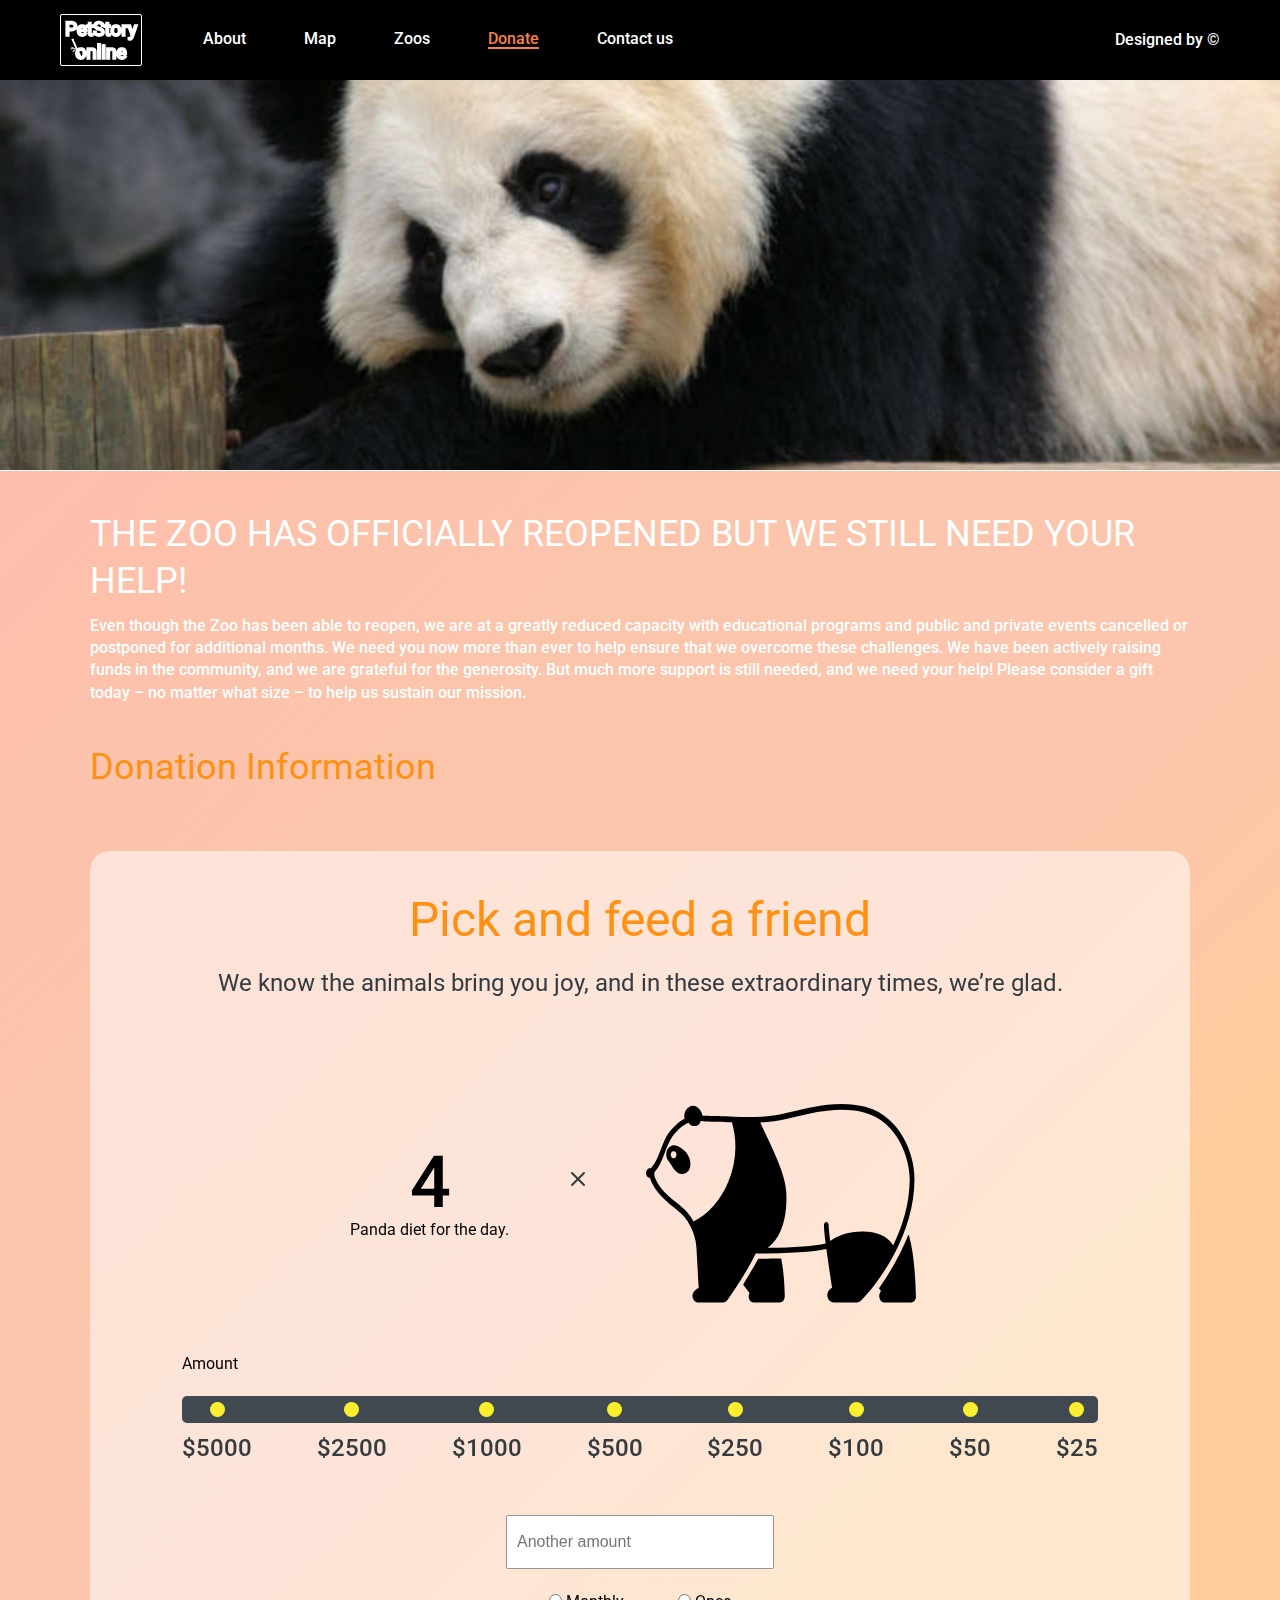
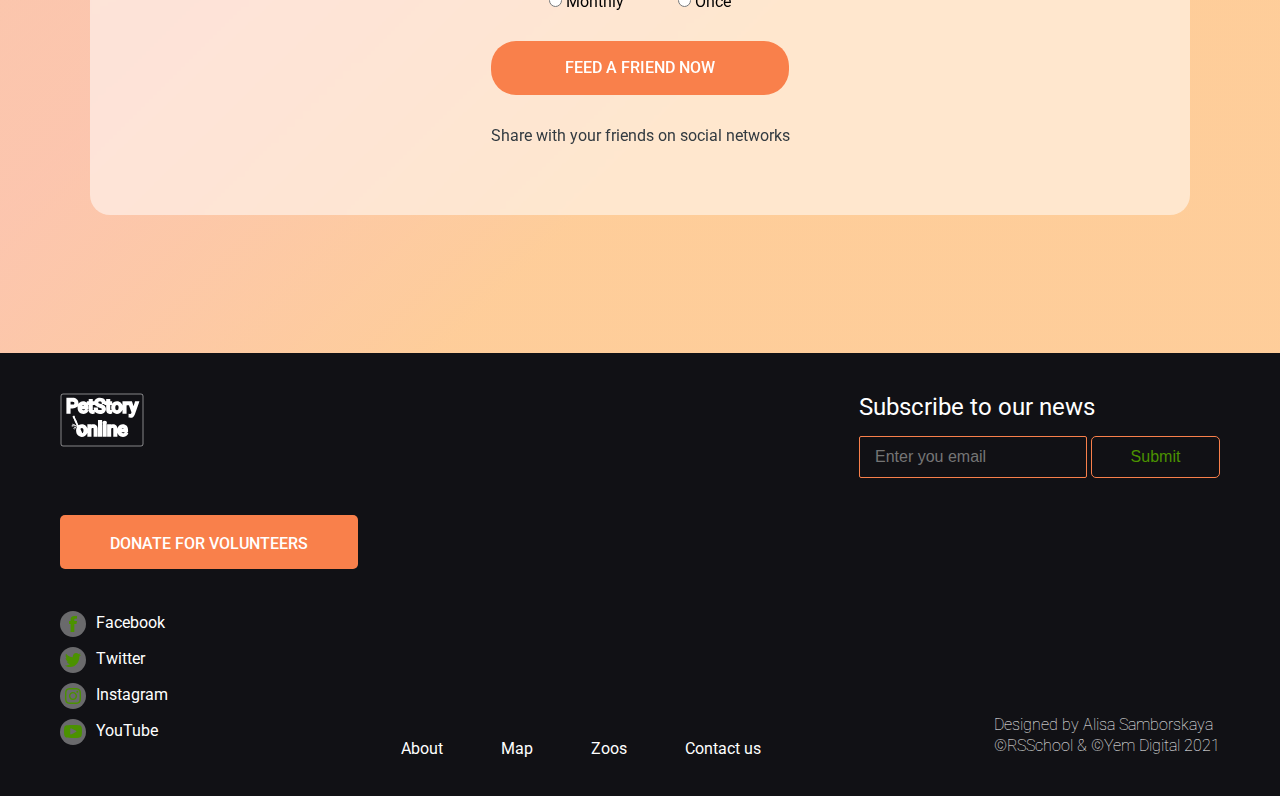
==== commit b9d57ec3: "docs:fix footer in donate page" ====
--- a/pages/desktop_donate/index.html
+++ b/pages/desktop_donate/index.html
@@ -1,321 +1,346 @@
 <!DOCTYPE html>
 <html lang="en">
+
 <head>
-    <meta charset="UTF-8">
-    <meta http-equiv="X-UA-Compatible" content="IE=edge">
-    <meta name="viewport" content="width=device-width, initial-scale=1.0">
-    <link rel="stylesheet" href="../desktop_petstory/style.css">
-    <link href="https://fonts.googleapis.com/css2?family=Roboto:wght@100;300;400;500;700&display=swap" rel="stylesheet"/>
-    <title>Donate</title>
+	<meta charset="UTF-8">
+	<meta http-equiv="X-UA-Compatible" content="IE=edge">
+	<meta name="viewport" content="width=device-width, initial-scale=1.0">
+	<link rel="stylesheet" href="../desktop_petstory/style.css">
+	<link rel="icon" href="./assets/icons/panda_logo_domen.svg">
+	<link href="https://fonts.googleapis.com/css2?family=Roboto:wght@100;300;400;500;700&display=swap"
+		rel="stylesheet" />
+	<title>Donate Online-Zoo</title>
 </head>
+
 <body>
-    <div class="wrapper">
-           
-      <header class="header">
-        <div class="header__conteiner conteiner">
-          <div class="header__logo logo">
-            <a class="logo__link" id="logotype" href="#">
-              <img class="logo__image" src="../../assets/icons/logo_footer.svg" alt="logo"/>
-              <img class="logo__image--mini" src="../../assets/icons/PetStory online logo icon min.svg" alt="logo">
-            </a>
-          </div>
-
-           <div class="header__menu menu">
-            <ul class="menu__list">
-              <li class="menu__item menu__item">
-                <a class="menu__links" href="../../index.html">About</a>
-              </li>
-              <li class="menu__item">
-                <a class="menu__links" href="#">Map</a>
-              </li>
-              <li class="menu__item">
-                <a class="menu__links" href="#">Zoos</a>
-              </li>
-              <li class="menu__item menu__item--active">
-                <a class="menu__links" href="../../index.html">Donate</a>
-              </li>
-              <li class="menu__item">
-                <a class="menu__links" href="#">Contact us</a>
-              </li>
-            </ul>
-          </div> 
-
-        <div class="header__menu-burger menu-burger">
-          <div class="menu-burger__icon"><span></span>
-            <nav class="menu-burger__body">
-              <div class="menu-burger__logo">
-                PetStory online
-              </div>
-              <ul class="menu-burger__list">
-                 <li class="menu-burger__item"><a href="../../" class="menu-burger__list">About</a></li>
-                 <li class="menu-burger__item"><a href="#" class="menu-burger__list">Map</a></li>
-                 <li class="menu-burger__item"><a href="#" class="menu-burger__list">Zoos</a></li>
-                 <li class="menu-burger__item menu-burger__item--active"><a href="./pages/desktop_donate/index.html" class="menu-burger__list">Donate</a></li>
-                 <li class="menu-burger__item"><a href="#" class="menu-burger__list">Contact us</a></li>
-                 <li class="menu-burger__item"><a href="https://www.figma.com/" target="_blank" class="menu-burger__list">Designed by ©</a></li>
-              </ul> 
-            </nav>
-          </div>
-          <div class="menu-burger__fon"></div>
-          </div>
-
-          
-
-          <div class="header__designed"><a href="https://www.figma.com/" target="_blank">Designed by ©</a></div>
-        </div>
-      </header>
-    
-
-      <main class="page">
-        <div class="page__main-blok main-block">
-          <div class="main-block__conteiner conteiner">
-            
-          </div>
-
-          <div class="main-block__image main-block__image--donate ibg">
-              <img src="../../assets/images/Giant Panda.jpg" alt="Panda" />
-          </div>
-        </div>
-      </main>
-
-    <section class="donate">
-        <div class="donate__conteiner conteiner">
-          <div class="donate__body">
-            <h3 class="donate__title">THE ZOO HAS OFFICIALLY REOPENED BUT WE STILL NEED YOUR HELP!</h3>
-            <div class="donate__text">Even though the Zoo has been able to reopen, we are at a greatly reduced capacity with educational programs and public and private events cancelled or postponed for additional months. We need you now more than ever to help ensure that we overcome these challenges. We have been actively raising funds in the community, and we are grateful for the generosity.  But much more support is still needed, and we need your help! Please consider a gift today – no matter what size – to help us sustain our mission.</div>
-            <div class="donate__subtitle">Donation Information</div>
-            
-            <div class="donate_information information">
-              <div class="information__body">
-                <h2 class="information__title">Pick and feed a friend</h2>
-                <div class="information__subtitle">We know the animals bring you joy, and in these extraordinary times, we’re glad.</div>
-                <div class="information__widget widget">
-                  <div class="widget__number">
-                    <img src="../../assets/icons/donate-number-four.svg" alt="number">
-                    <p>Panda diet for the day.</p>
-                  </div>
-                  <div class="widget__xicon">
-                    <img src="../../assets/icons/donatr-x_icon.svg" alt="x-icon">
-                  </div>
-                  <div class="widget__animal">
-                    <img src="../../assets/icons/donate-animals-widget.svg" alt="animal">
-                  </div>
-                </div>
-              </div>
-
-              <div class="widget__sidebar sidebar">
-                <p class="sidebar__title">Amount</p>
-                <div class="sidebar__body">
-                 
-                  
-                  <div class="sidebar__navigation sidebar__navigation--hide">
-                    <label class="sidebar__label" for="5000">
-                      <input class="sidebar__input" type="radio" name="money" id="5000">
-                      <span class="sidebar__button"></span>
-                      <span class="sidebar__text">$5000</span> 
-                    </label>
-                  </div>
-
-                  <div class="sidebar__navigation sidebar__navigation--hide">
-                    <label class="sidebar__label" for="2500">
-                      <input class="sidebar__input" type="radio" name="money" id="2500">
-                      <span class="sidebar__button"></span>
-                      <span class="sidebar__text">$2500</span> 
-                    </label>
-                  </div>
-                  
-                  <div class="sidebar__navigation sidebar__navigation--hide">
-                    <label class="sidebar__label"  for="1000">
-                      <input class="sidebar__input" type="radio" name="money" id="1000">
-                      <span class="sidebar__button"></span>
-                      <span class="sidebar__text">$1000</span> 
-                    </label>
-                  </div>
-                  
-                  <div class="sidebar__navigation">
-                    <label class="sidebar__label"  for="500">
-                      <input class="sidebar__input" type="radio" name="money" id="500">
-                      <span class="sidebar__button"></span>
-                      <span class="sidebar__text">$500</span> 
-                    </label>
-                  </div>
-
-                  <div class="sidebar__navigation">
-                    <label class="sidebar__label"  for="250">
-                      <input class="sidebar__input" type="radio" name="money" id="250">
-                      <span class="sidebar__button"></span>
-                      <span class="sidebar__text">$250</span> 
-                    </label>
-                  </div>
-
-                  <div class="sidebar__navigation">
-                    <label class="sidebar__label"  for="100">
-                      <input class="sidebar__input" type="radio" name="money" id="100">
-                      <span class="sidebar__button"></span>
-                      <span class="sidebar__text">$100</span> 
-                    </label>
-                  </div>
-
-                  <div class="sidebar__navigation">
-                    <label class="sidebar__label"  for="50">
-                      <input class="sidebar__input" type="radio" name="money" id="50">
-                      <span class="sidebar__button"></span>
-                      <span class="sidebar__text">$50</span> 
-                    </label>
-                  </div>
-
-                  <div class="sidebar__navigation">
-                    <label class="sidebar__label"  for="25">
-                      <input class="sidebar__input" type="radio" name="money" id="25">
-                      <span class="sidebar__button"></span>
-                      <span class="sidebar__text">$25</span> 
-                    </label>
-                  </div>
-
-                </div>
-            </div>
-
-            <div class="donate__send">
-              <div class="donate__input">
-                <input class="donate__placeholder" type="text" placeholder="Another amount ">
-              </div>
-              <div class="donate__radiobutton">
-                <label class="donate__monthly">
-                  
-                  <input type="radio" name="amount">
-                  <span>Monthly</span>
-                </label>
-
-                <label class="donate__once">
-                  
-                  <input type="radio" name="amount">
-                  <span>Once</span>
-
-                </label>
-              </div>
-
-              <button class="donate__button button"><a href="./pages/desktop_donate/index.html"> Feed a friend now</a></button>
-            
-              <p class="donate__endtext">Share with your friends on social networks</p>
-            
-            </div>
-              
-            </div>
-
-          </div>
-        </div>
-      
-    </section>
-
-    
-
-    <footer class="footer">
-      <div class="footer__conteiner conteiner">
-        <div class="footer__active">
-          <div class="footer__logo-donate">
-            <div class="footer__logo">
-              <a href="#logotype">
-              <img class="footer__logo--max" src="../../assets/icons/logo_footer.svg" alt="logo">
-              
-            </a>
-            </div>
-            <div class="footer__button button"><a href="../../pages/desktop_donate/index.html">donate for volunteers</a></div>
-          </div>
-          <div class="footer__input input">
-            
-            <div class="input__text">Subscribe to our news</div>
-            
-            <div class="input__subscrible">
-              <input class="input__email" type="email"  placeholder="Enter you email">
-              <button class="input__button">Submit</button>
-          
-          </div>
-
-          
-
-          </div>
-          <div class="footer__social--adaptiv">
-            <a href="https://uk-ua.facebook.com" target="_blank" class="footer__links"><span><img src="../../assets/icons/Ellipse for social.svg" alt="Ellipse"></span></a>
-            <a href="https://twitter.com/?lang=ru" target="_blank" class="footer__links"><span><img src="../../assets/icons/Ellipse for social.svg" alt="Ellipse"></span></a>
-            <a href="https://www.instagram.com" target="_blank" class="footer__links"><span><img src="../../assets/icons/Ellipse for social.svg" alt="Ellipse"></span></a>
-            <a href="https://www.youtube.com" target="_blank" class="footer__links"><span><img src="../../assets/icons/Ellipse for social.svg" alt="Ellipse"></span></a>
-          </div>
-        </div>
-
-        <div class="footer__navigation">
-          <div class="footer__social">
-            <a href="https://uk-ua.facebook.com" target="_blank" class="footer__links"><span><img src="../../assets/icons/Ellipse for social.svg" alt="Ellipse"></span>Facebook</a>
-            <a href="https://twitter.com/?lang=ru" target="_blank" class="footer__links"><span><img src="../../assets/icons/Ellipse for social.svg" alt="Ellipse"></span>Twitter</a>
-            <a href="https://www.instagram.com" target="_blank" class="footer__links"><span><img src="../../assets/icons/Ellipse for social.svg" alt="Ellipse"></span>Instagram</a>
-            <a href="https://www.youtube.com" target="_blank" class="footer__links"><span><img src="../../assets/icons/Ellipse for social.svg" alt="Ellipse"></span>YouTube</a>
-          </div>
-            
-          <div class="footer__menu menu">
-            <ul class="menu__list">
-              <li class="menu__item">
-                <a class="menu__links" href="#">About</a>
-              </li>
-              <li class="menu__item">
-                <a class="menu__links" href="#">Map</a>
-              </li>
-              <li class="menu__item">
-                <a class="menu__links" href="#">Zoos</a>
-              </li>
-              <li class="menu__item">
-                <a class="menu__links" href="#">Contact us</a>
-              </li>
-            </ul>
-          </div>
-
-          <div class="footer_design">
-            <p class="footer__end">Designed by Alisa Samborskaya</p>
-            <p class="footer__end">©RSSchool & ©Yem Digital 2021</p>
-          </div>
-
-        </div>
-
-        
-
-      </div>
-      
-      <div class="footer__adaptiv adaptiv">
-          <div class="adaptiv__logo">
-            <img class="adaptiv__logo--min" src="../../assets/icons/PetStory online footer adaptiv.svg" alt="logo">
-          </div>
-
-          <div class="adaptiv__social">
-            <a href="https://uk-ua.facebook.com" target="_blank" class="footer__links"><span><img src="../../assets/icons/Ellipse for social.svg" alt="Ellipse"></span></a>
-            <a href="https://twitter.com/?lang=ru" target="_blank" class="footer__links"><span><img src="../../assets/icons/Ellipse for social.svg" alt="Ellipse"></span></a>
-            <a href="https://www.instagram.com" target="_blank" class="footer__links"><span><img src="../../assets/icons/Ellipse for social.svg" alt="Ellipse"></span></a>
-            <a href="https://www.youtube.com" target="_blank" class="footer__links"><span><img src="../../assets/icons/Ellipse for social.svg" alt="Ellipse"></span></a>
-          </div>
-
-          <div class="adaptiv__button button"><a href="../desktop_donate/index.html">donate for volunteers</a></div>
-      
-          <div class="footer_design">
-            <p class="footer__end">Designed by Alisa Samborskaya</p>
-            <p class="footer__end">©RSSchool & ©Yem Digital 2021</p>
-          </div>
-      
-          <div class="adaptiv__menu menu">
-            <ul class="menu__list">
-              <li class="menu__item">
-                <a class="menu__links" href="#">About</a>
-              </li>
-              <li class="menu__item">
-                <a class="menu__links" href="#">Map</a>
-              </li>
-              <li class="menu__item">
-                <a class="menu__links" href="#">Zoos</a>
-              </li>
-              <li class="menu__item">
-                <a class="menu__links" href="#">Contact us</a>
-              </li>
-            </ul>
-          </div>
-        </div>
-    </footer>
-  
-    <script src="../desktop_petstory/script.js"></script>
+	<div class="wrapper">
+
+		<header class="header">
+			<div class="header__conteiner conteiner">
+				<div class="header__logo logo">
+					<a class="logo__link" id="logotype" href="#">
+						<img class="logo__image" src="../../assets/icons/logo_footer.svg" alt="logo" />
+						<img class="logo__image--mini" src="../../assets/icons/PetStory online logo icon min.svg" alt="logo">
+					</a>
+				</div>
+
+				<div class="header__menu menu">
+					<ul class="menu__list">
+						<li class="menu__item menu__item">
+							<a class="menu__links" href="../../index.html">About</a>
+						</li>
+						<li class="menu__item">
+							<a class="menu__links" href="#">Map</a>
+						</li>
+						<li class="menu__item">
+							<a class="menu__links" href="#">Zoos</a>
+						</li>
+						<li class="menu__item menu__item--active">
+							<a class="menu__links" href="../../index.html">Donate</a>
+						</li>
+						<li class="menu__item">
+							<a class="menu__links" href="#">Contact us</a>
+						</li>
+					</ul>
+				</div>
+
+				<div class="header__menu-burger menu-burger">
+					<div class="menu-burger__icon"><span></span>
+						<nav class="menu-burger__body">
+							<div class="menu-burger__logo">
+								PetStory online
+							</div>
+							<ul class="menu-burger__list">
+								<li class="menu-burger__item"><a href="../../" class="menu-burger__list">About</a></li>
+								<li class="menu-burger__item"><a href="#" class="menu-burger__list">Map</a></li>
+								<li class="menu-burger__item"><a href="#" class="menu-burger__list">Zoos</a></li>
+								<li class="menu-burger__item menu-burger__item--active"><a
+										href="./pages/desktop_donate/index.html" class="menu-burger__list">Donate</a></li>
+								<li class="menu-burger__item"><a href="#" class="menu-burger__list">Contact us</a></li>
+								<li class="menu-burger__item"><a href="https://www.figma.com/" target="_blank"
+										class="menu-burger__list">Designed by ©</a></li>
+							</ul>
+						</nav>
+					</div>
+					<div class="menu-burger__fon"></div>
+				</div>
+
+
+
+				<div class="header__designed"><a href="https://www.figma.com/" target="_blank">Designed by ©</a></div>
+			</div>
+		</header>
+
+
+		<main class="page">
+			<div class="page__main-blok main-block">
+				<div class="main-block__conteiner conteiner">
+
+				</div>
+
+				<div class="main-block__image main-block__image--donate ibg">
+					<img src="../../assets/images/Giant Panda.jpg" alt="Panda" />
+				</div>
+			</div>
+		</main>
+
+		<section class="donate">
+			<div class="donate__conteiner conteiner">
+				<div class="donate__body">
+					<h3 class="donate__title">THE ZOO HAS OFFICIALLY REOPENED BUT WE STILL NEED YOUR HELP!</h3>
+					<div class="donate__text">Even though the Zoo has been able to reopen, we are at a greatly reduced
+						capacity with educational programs and public and private events cancelled or postponed for additional
+						months. We need you now more than ever to help ensure that we overcome these challenges. We have been
+						actively raising funds in the community, and we are grateful for the generosity. But much more support
+						is still needed, and we need your help! Please consider a gift today – no matter what size – to help
+						us sustain our mission.</div>
+					<div class="donate__subtitle">Donation Information</div>
+
+					<div class="donate_information information">
+						<div class="information__body">
+							<h2 class="information__title">Pick and feed a friend</h2>
+							<div class="information__subtitle">We know the animals bring you joy, and in these extraordinary
+								times, we’re glad.</div>
+							<div class="information__widget widget">
+								<div class="widget__number">
+									<img src="../../assets/icons/donate-number-four.svg" alt="number">
+									<p>Panda diet for the day.</p>
+								</div>
+								<div class="widget__xicon">
+									<img src="../../assets/icons/donatr-x_icon.svg" alt="x-icon">
+								</div>
+								<div class="widget__animal">
+									<img src="../../assets/icons/donate-animals-widget.svg" alt="animal">
+								</div>
+							</div>
+						</div>
+
+						<div class="widget__sidebar sidebar">
+							<p class="sidebar__title">Amount</p>
+							<div class="sidebar__body">
+
+
+								<div class="sidebar__navigation sidebar__navigation--hide">
+									<label class="sidebar__label" for="5000">
+										<input class="sidebar__input" type="radio" name="money" id="5000">
+										<span class="sidebar__button"></span>
+										<span class="sidebar__text">$5000</span>
+									</label>
+								</div>
+
+								<div class="sidebar__navigation sidebar__navigation--hide">
+									<label class="sidebar__label" for="2500">
+										<input class="sidebar__input" type="radio" name="money" id="2500">
+										<span class="sidebar__button"></span>
+										<span class="sidebar__text">$2500</span>
+									</label>
+								</div>
+
+								<div class="sidebar__navigation sidebar__navigation--hide">
+									<label class="sidebar__label" for="1000">
+										<input class="sidebar__input" type="radio" name="money" id="1000">
+										<span class="sidebar__button"></span>
+										<span class="sidebar__text">$1000</span>
+									</label>
+								</div>
+
+								<div class="sidebar__navigation">
+									<label class="sidebar__label" for="500">
+										<input class="sidebar__input" type="radio" name="money" id="500">
+										<span class="sidebar__button"></span>
+										<span class="sidebar__text">$500</span>
+									</label>
+								</div>
+
+								<div class="sidebar__navigation">
+									<label class="sidebar__label" for="250">
+										<input class="sidebar__input" type="radio" name="money" id="250">
+										<span class="sidebar__button"></span>
+										<span class="sidebar__text">$250</span>
+									</label>
+								</div>
+
+								<div class="sidebar__navigation">
+									<label class="sidebar__label" for="100">
+										<input class="sidebar__input" type="radio" name="money" id="100">
+										<span class="sidebar__button"></span>
+										<span class="sidebar__text">$100</span>
+									</label>
+								</div>
+
+								<div class="sidebar__navigation">
+									<label class="sidebar__label" for="50">
+										<input class="sidebar__input" type="radio" name="money" id="50">
+										<span class="sidebar__button"></span>
+										<span class="sidebar__text">$50</span>
+									</label>
+								</div>
+
+								<div class="sidebar__navigation">
+									<label class="sidebar__label" for="25">
+										<input class="sidebar__input" type="radio" name="money" id="25">
+										<span class="sidebar__button"></span>
+										<span class="sidebar__text">$25</span>
+									</label>
+								</div>
+
+							</div>
+						</div>
+
+						<div class="donate__send">
+							<div class="donate__input">
+								<input class="donate__placeholder" type="text" placeholder="Another amount ">
+							</div>
+							<div class="donate__radiobutton">
+								<label class="donate__monthly">
+
+									<input type="radio" name="amount">
+									<span>Monthly</span>
+								</label>
+
+								<label class="donate__once">
+
+									<input type="radio" name="amount">
+									<span>Once</span>
+
+								</label>
+							</div>
+
+							<button class="donate__button button"><a href="./pages/desktop_donate/index.html"> Feed a friend
+									now</a></button>
+
+							<p class="donate__endtext">Share with your friends on social networks</p>
+
+						</div>
+
+					</div>
+
+				</div>
+			</div>
+
+		</section>
+
+
+
+		<footer class="footer">
+			<div class="footer__conteiner conteiner">
+				<div class="footer__active">
+					<div class="footer__logo-donate">
+						<div class="footer__logo">
+							<a href="#logotype">
+								<img class="footer__logo--max" src="../../assets/icons/logo.svg" alt="logo">
+
+							</a>
+						</div>
+						<div class="footer__button button"><a href="./pages/desktop_donate/index.html">donate for
+								volunteers</a></div>
+					</div>
+					<div class="footer__input input">
+
+						<div class="input__text">Subscribe to our news</div>
+
+						<div class="input__subscrible">
+							<input class="input__email" type="email" placeholder="Enter you email">
+							<button class="input__button">Submit</button>
+						</div>
+					</div>
+
+					<div class="footer__social footer__social--adaptiv">
+						<a href="https://uk-ua.facebook.com" target="_blank" class="footer__links"><span><img
+									src="../../assets/icons/Facebook.svg" alt="Ellipse"></span></a>
+						<a href="https://twitter.com/?lang=ru" target="_blank" class="footer__links"><span><img
+									src="../../assets/icons/Twitter.svg" alt="Ellipse"></span></a>
+						<a href="https://www.instagram.com" target="_blank" class="footer__links"><span><img
+									src="../../assets/icons/Insta.svg" alt="Ellipse"></span></a>
+						<a href="https://www.youtube.com" target="_blank" class="footer__links"><span><img
+									src="../../assets/icons/YouTube.svg" alt="Ellipse"></span></a>
+					</div>
+
+
+				</div>
+
+				<div class="footer__navigation">
+					<div class="footer__social">
+						<a href="https://uk-ua.facebook.com" target="_blank" class="footer__links"><span><img
+									src="../../assets/icons/Facebook.svg" alt="Ellipse"></span>Facebook</a>
+						<a href="https://twitter.com/?lang=ru" target="_blank" class="footer__links"><span><img
+									src="../../assets/icons/Twitter.svg" alt="Ellipse"></span>Twitter</a>
+						<a href="https://www.instagram.com" target="_blank" class="footer__links"><span><img
+									src="../../assets/icons/Insta.svg" alt="Ellipse"></span>Instagram</a>
+						<a href="https://www.youtube.com" target="_blank" class="footer__links"><span><img
+									src="../../assets/icons/YouTube.svg" alt="Ellipse"></span>YouTube</a>
+					</div>
+
+					<div class="footer__menu menu">
+						<ul class="menu__list">
+							<li class="menu__item">
+								<a class="menu__links" href="#">About</a>
+							</li>
+							<li class="menu__item">
+								<a class="menu__links" href="#">Map</a>
+							</li>
+							<li class="menu__item">
+								<a class="menu__links" href="#">Zoos</a>
+							</li>
+							<li class="menu__item">
+								<a class="menu__links" href="#">Contact us</a>
+							</li>
+						</ul>
+					</div>
+
+					<div class="footer__design">
+						<p class="footer__end">Designed by Alisa Samborskaya</p>
+						<p class="footer__end">©RSSchool & ©Yem Digital 2021</p>
+					</div>
+				</div>
+			</div>
+
+			<div class="mobile__conteiner conteiner">
+				<div class="footer__mobile mobile">
+					<div class="mobile__logo">
+						<img class="mobile__logo--min" src="../../assets/icons/PetStory online footer adaptiv.svg" alt="logo">
+					</div>
+
+					<div class="footer__social mobile__social">
+						<a href="https://uk-ua.facebook.com" target="_blank" class="footer__links"><span><img
+									src="../../assets/icons/Facebook.svg" alt="Ellipse"></span></a>
+						<a href="https://twitter.com/?lang=ru" target="_blank" class="footer__links"><span><img
+									src="../../assets/icons/Twitter.svg" alt="Ellipse"></span></a>
+						<a href="https://www.instagram.com" target="_blank" class="footer__links"><span><img
+									src="../../assets/icons/Insta.svg" alt="Ellipse"></span></a>
+						<a href="https://www.youtube.com" target="_blank" class="footer__links"><span><img
+									src="../../assets/icons/YouTube.svg" alt="Ellipse"></span></a>
+					</div>
+
+					<div class="mobile__button button"><a href="./pages/desktop_donate/index.html">donate for volunteers</a>
+					</div>
+
+					<div class="footer__design">
+						<p class="footer__end">Designed by Alisa Samborskaya</p>
+						<p class="footer__end">©RSSchool & ©Yem Digital 2021</p>
+					</div>
+
+					<div class="mobile__menu menu">
+						<ul class="menu__list">
+							<li class="menu__item">
+								<a class="menu__links" href="#">About</a>
+							</li>
+							<li class="menu__item">
+								<a class="menu__links" href="#">Map</a>
+							</li>
+							<li class="menu__item">
+								<a class="menu__links" href="#">Zoos</a>
+							</li>
+							<li class="menu__item">
+								<a class="menu__links" href="#">Contact us</a>
+							</li>
+						</ul>
+					</div>
+				</div>
+			</div>
+		</footer>
+
+		<script src="../desktop_petstory/script.js"></script>
 </body>
+
 </html>--- a/pages/desktop_petstory/style.css
+++ b/pages/desktop_petstory/style.css
@@ -1036,7 +1036,7 @@
 		padding: 0 0 0 50px;
 	}
 
-	.gallery__slider-circle-circle {
+	.gallery__slider-circle {
 		bottom: 580px;
 	}
 
@@ -1135,7 +1135,7 @@
 	}
 
 	.gallery__slider-circle {
-		bottom: 573px;
+		bottom: 583px;
 	}
 
 	.gallery__flowers--left {
@@ -1713,8 +1713,6 @@
 	line-height: 120%;
 	margin: 0 0 14px 0;
 }
-
-.input__subscrible {}
 
 .input__email {
 	width: 228px;
@@ -1736,10 +1734,13 @@
 	width: 129px;
 	height: 42px;
 	border-radius: 5px;
+	border: 1px solid #F9804B;
+	color: #4B9200;
+	background-color: #111115;
+}
+
+.input__button:active {
 	border: 1px solid #4B9200;
-	color: #4B9200;
-	background-color: #FFFFFF;
-
 }
 
 .footer__navigation {
@@ -1792,7 +1793,7 @@
 	display: none;
 }
 
-.footer__adaptiv {
+.footer__mobile {
 	display: none;
 }
 
@@ -1870,7 +1871,7 @@
 		display: none;
 	}
 
-	.footer__adaptiv {
+	.footer__mobile {
 		height: 100%;
 		display: flex;
 		flex-direction: column;
@@ -1878,24 +1879,30 @@
 		justify-content: space-around;
 	}
 
-	.adaptiv__logo {
+	.mobile__logo {
 		margin: 20px 0 20px 0;
 	}
 
-	.adaptiv__social {
+	.mobile__social {
 		display: flex;
 		width: 150px;
 		justify-content: space-between;
-		margin: 0 0 20px 0;
-	}
-
-	.adaptiv__button {
+		margin: 0 0 25px 0;
+		flex-direction: row;
+	}
+
+	.mobile__button {
 		display: flex;
 		align-items: center;
 		justify-content: center;
-	}
-
-	.adaptiv__menu {
+		margin: 0 0 25px 0;
+	}
+
+	.footer__design {
+		margin: 0 0 25px 0;
+	}
+
+	.mobile__menu {
 		color: #ffffff;
 		margin: 0px 0 10px 0;
 	}
@@ -1964,8 +1971,6 @@
 	margin: 0 0 60px 0;
 }
 
-.information__widget {}
-
 .widget {
 	display: flex;
 	align-items: center;
@@ -1974,7 +1979,6 @@
 	margin: 0 auto;
 }
 
-
 .widget__number {
 	display: flex;
 	flex-direction: column;
@@ -1985,16 +1989,10 @@
 	margin: 30px 0 11px 0;
 }
 
-.widget__xicon {}
-
-.widget__animal {}
-
 .widget__sidebar {
 	margin: 50px 0 0 0;
 	padding: 0 92px;
 }
-
-.sidebar {}
 
 .sidebar__title {
 	font-weight: 400;
@@ -2005,9 +2003,6 @@
 }
 
 .sidebar__body {
-	/* background-image: url(../../assets/icons/donate-line.svg);
-    background-repeat: no-repeat;
-    background-position: center;*/
 	display: flex;
 	justify-content: space-between;
 	background-color: #404950;
@@ -2100,7 +2095,6 @@
 	margin: 0 50px 0 0;
 }
 
-.donate__once {}
 
 .donate__button {
 	margin: 0 0 30px 0;
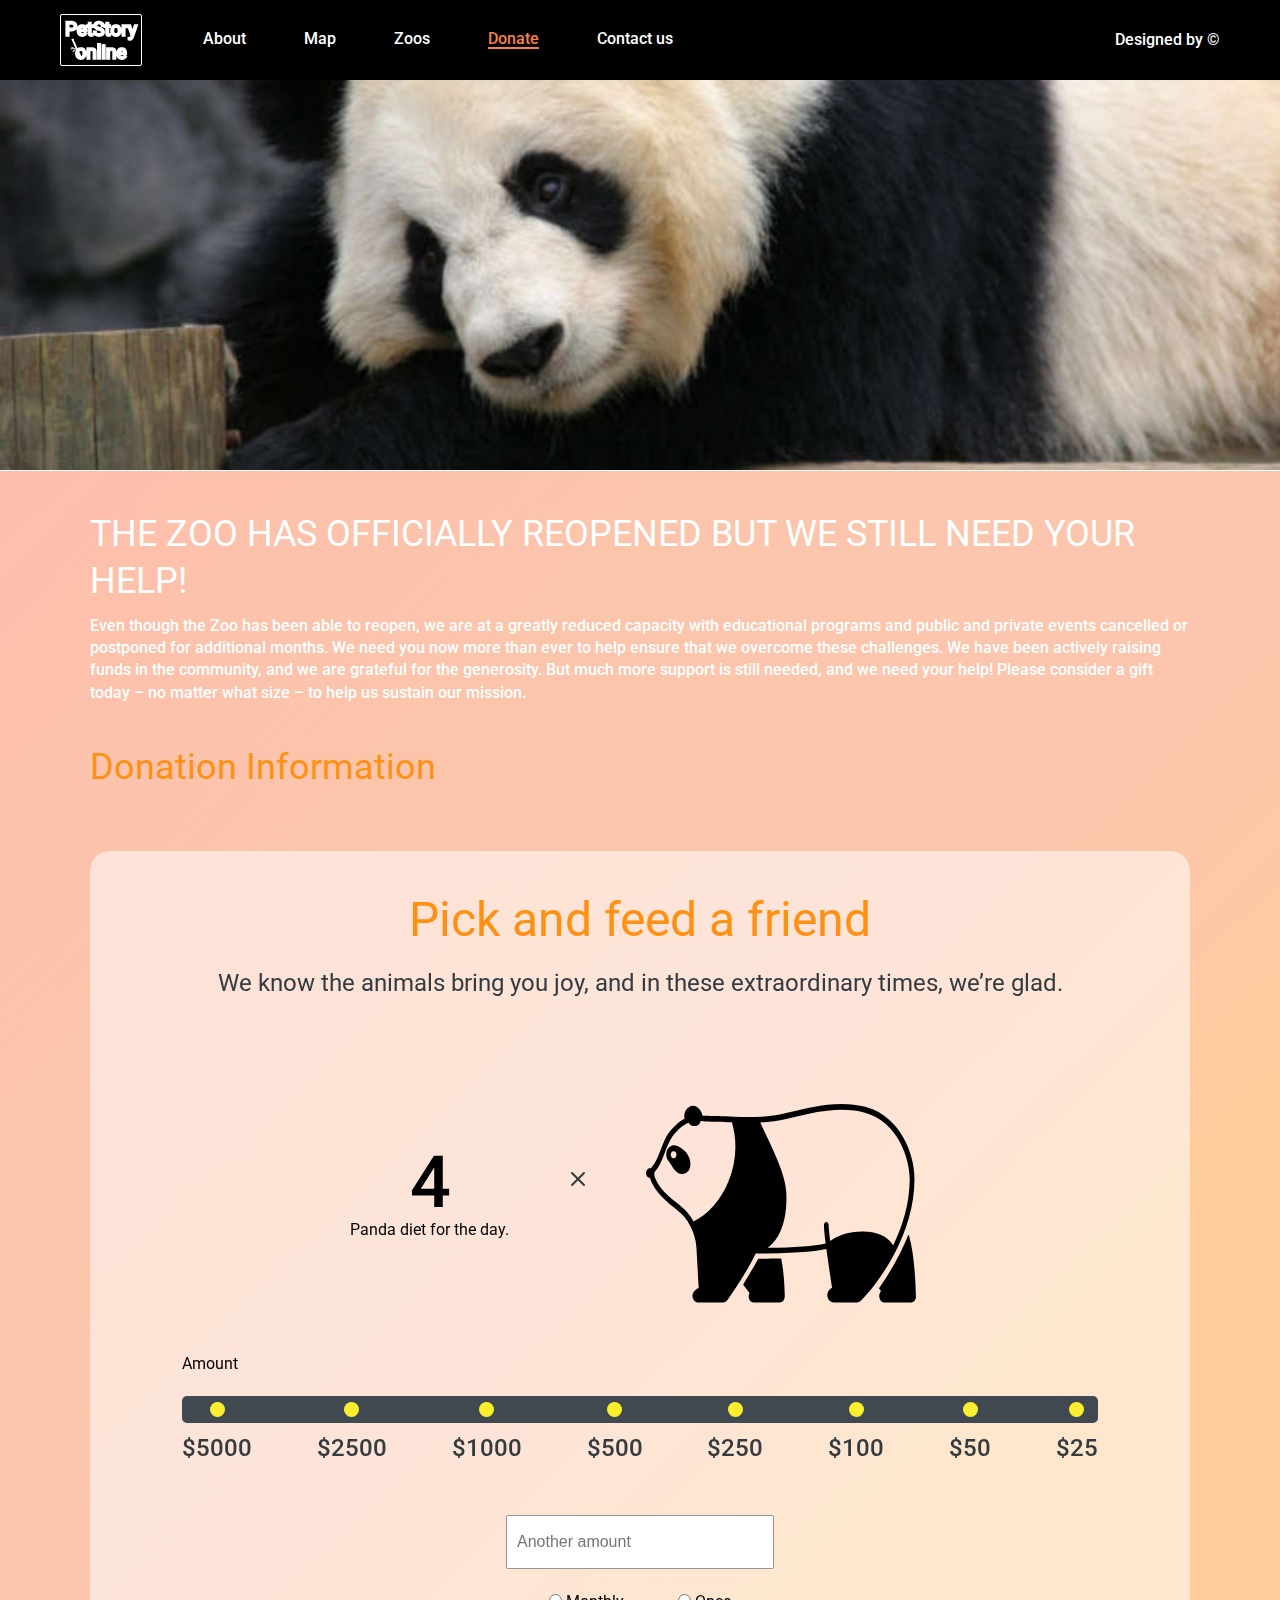
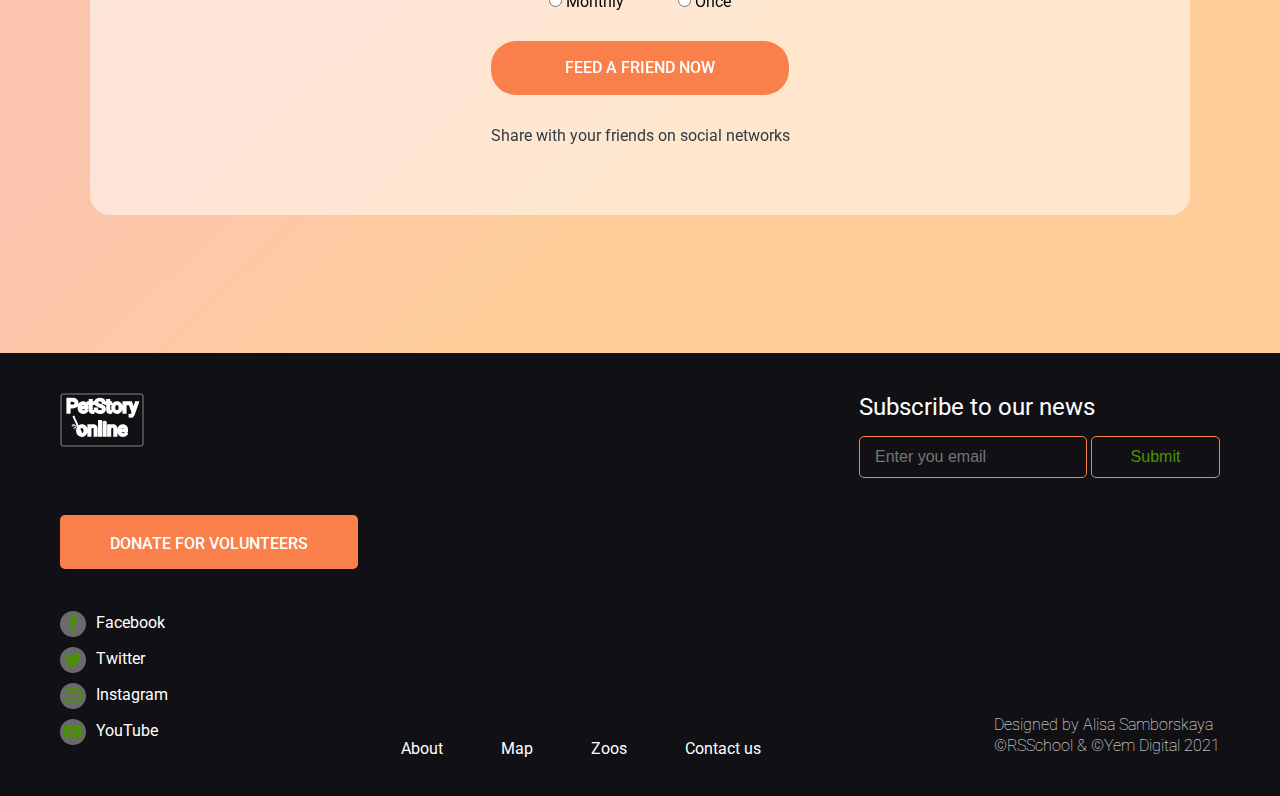
==== commit 5be400d6: "docs:fix gallery slider-button,add button fot testimonials block" ====
--- a/pages/desktop_donate/index.html
+++ b/pages/desktop_donate/index.html
@@ -6,10 +6,10 @@
 	<meta http-equiv="X-UA-Compatible" content="IE=edge">
 	<meta name="viewport" content="width=device-width, initial-scale=1.0">
 	<link rel="stylesheet" href="../desktop_petstory/style.css">
-	<link rel="icon" href="./assets/icons/panda_logo_domen.svg">
+	<link rel="icon" href="../../assets/icons/panda_logo_domen.svg">
 	<link href="https://fonts.googleapis.com/css2?family=Roboto:wght@100;300;400;500;700&display=swap"
 		rel="stylesheet" />
-	<title>Donate Online-Zoo</title>
+	<title>Online-Zoo Donate</title>
 </head>
 
 <body>
--- a/pages/desktop_petstory/style.css
+++ b/pages/desktop_petstory/style.css
@@ -896,7 +896,7 @@
 	bottom: 645px;
 }
 
-.gallery__circle {
+.slider-circle__button {
 	width: 62px;
 	height: 62px;
 	border-radius: 50%;
@@ -904,27 +904,27 @@
 	cursor: pointer;
 }
 
-.gallery__circle:active {
+.slider-circle__button:active {
 	background-color: #4B9200;
 }
 
-.gallery__circle--left {
+.slider-circle__button--gallery-left {
 	position: relative;
 	right: 100px;
 }
 
-.gallery__vector--left {
+.slider-vector--left {
 	position: absolute;
 	top: 24px;
 	left: 21px;
 }
 
-.gallery__circle--right {
+.slider-circle__button--gallery-right {
 	position: relative;
 	left: 100px;
 }
 
-.gallery__vector--right {
+.slider-vector--right {
 	position: absolute;
 	top: 24px;
 	left: 21px;
@@ -967,11 +967,11 @@
 		bottom: 655px;
 	}
 
-	.gallery__circle--left {
+	.slider-circle__button--left {
 		right: 0;
 	}
 
-	.gallery__circle--right {
+	.slider-circle__button--right {
 		left: 0;
 	}
 
@@ -1127,6 +1127,10 @@
 
 	.images {
 		max-width: 286px;
+	}
+
+	.gallery__images:hover .images__footer {
+		height: 28%;
 	}
 
 	.images__foto {
@@ -1206,11 +1210,6 @@
 	}
 }
 
-@media (max-width: 360px) {
-	/* .gallery__flowers--right {
-        left: 255px;
-    } */
-}
 
 /*-----Peak-and-feed--------------------------------------------------------------*/
 
@@ -1536,7 +1535,7 @@
 .testimonials__items {
 	display: flex;
 	justify-content: space-between;
-	margin: 0 0 21px 0;
+	margin: 0 0 30px 0;
 }
 
 .testimonials__images--min {
@@ -1560,6 +1559,20 @@
 	top: -40px;
 }
 
+.testimonials__slider-circle {
+	margin: 0 0 25px 0;
+	display: flex;
+	justify-content: space-evenly;
+}
+
+.slider-circle__button--testimonials-left {
+	position: relative;
+}
+
+.slider-circle__button--testimonials-right {
+	position: relative;
+}
+
 @media (max-width:1380px) {
 	.testimonials__foto {
 		left: 1013px;
@@ -1717,7 +1730,7 @@
 .input__email {
 	width: 228px;
 	height: 42px;
-	border-radius: 2px;
+	border-radius: 5px;
 	border: 0.7px solid #F9804B;
 	background-color: #111115;
 	padding: 0 0 0 15px;
